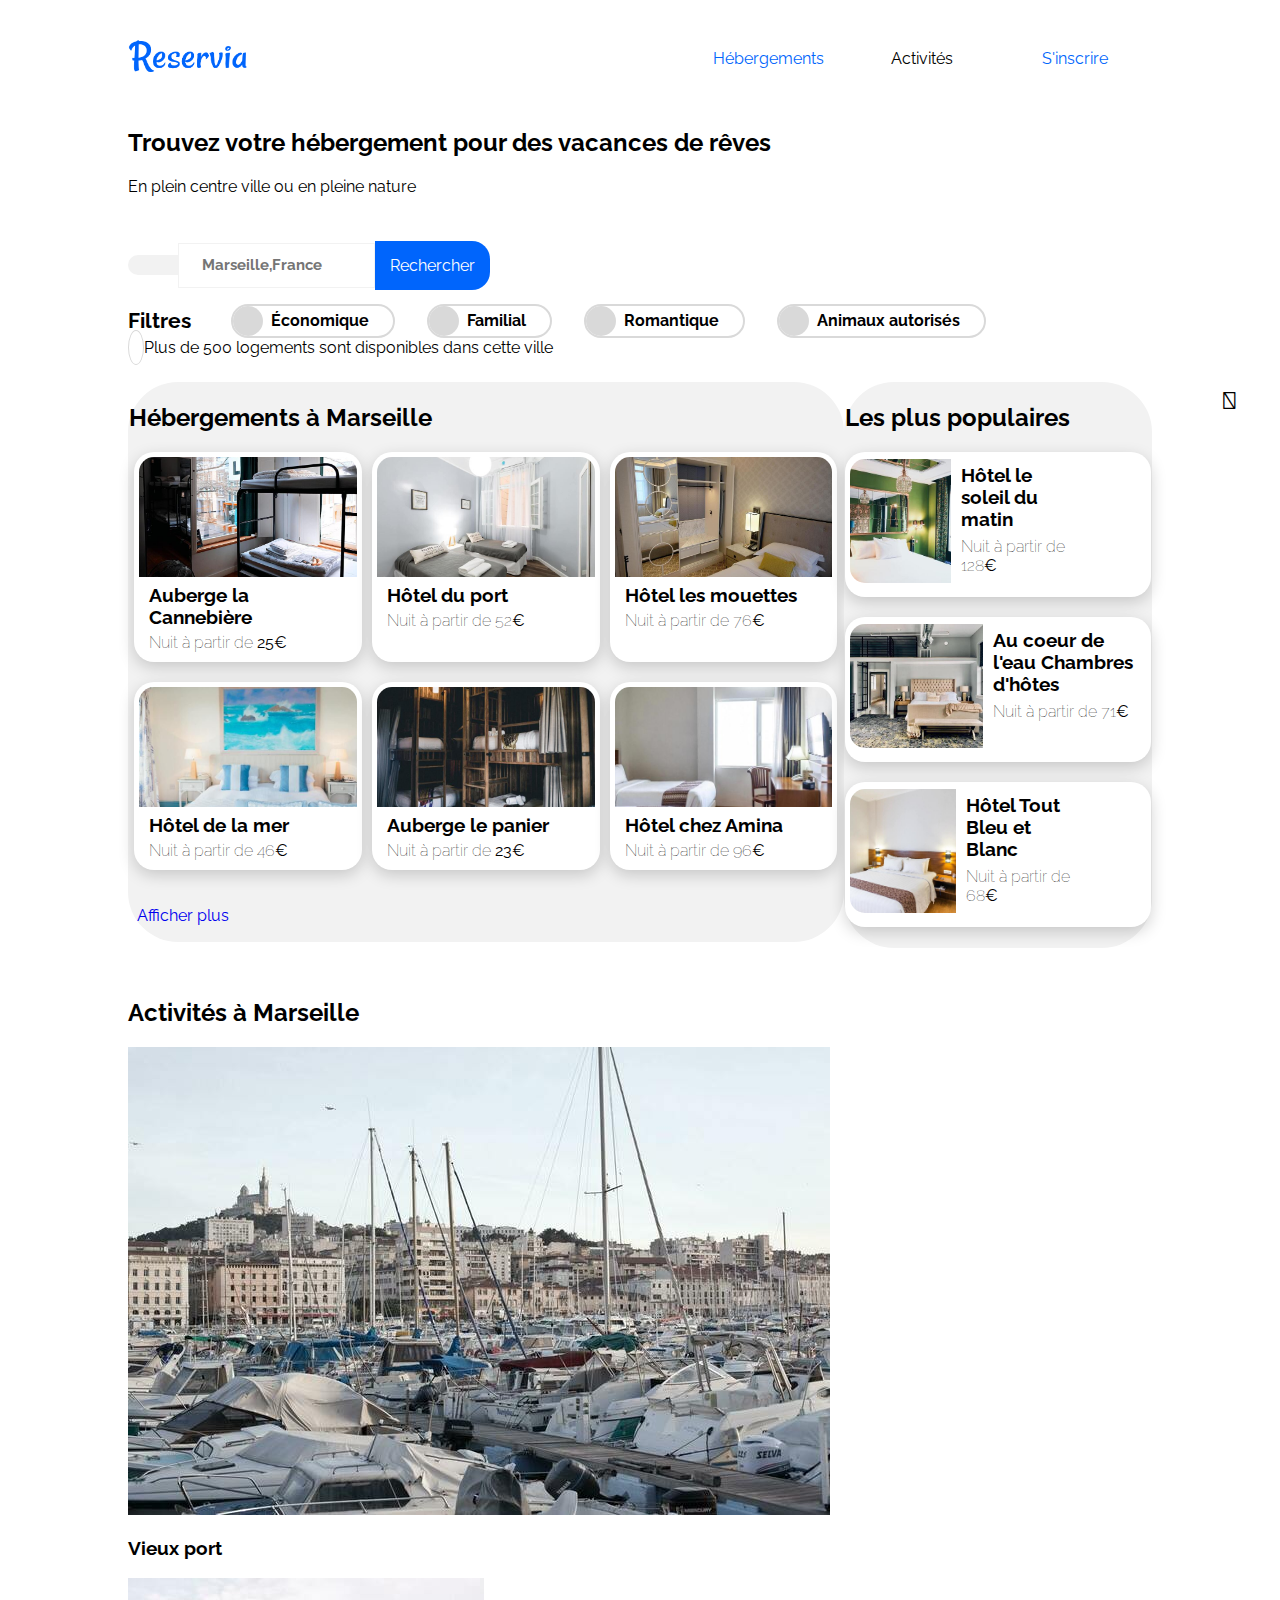
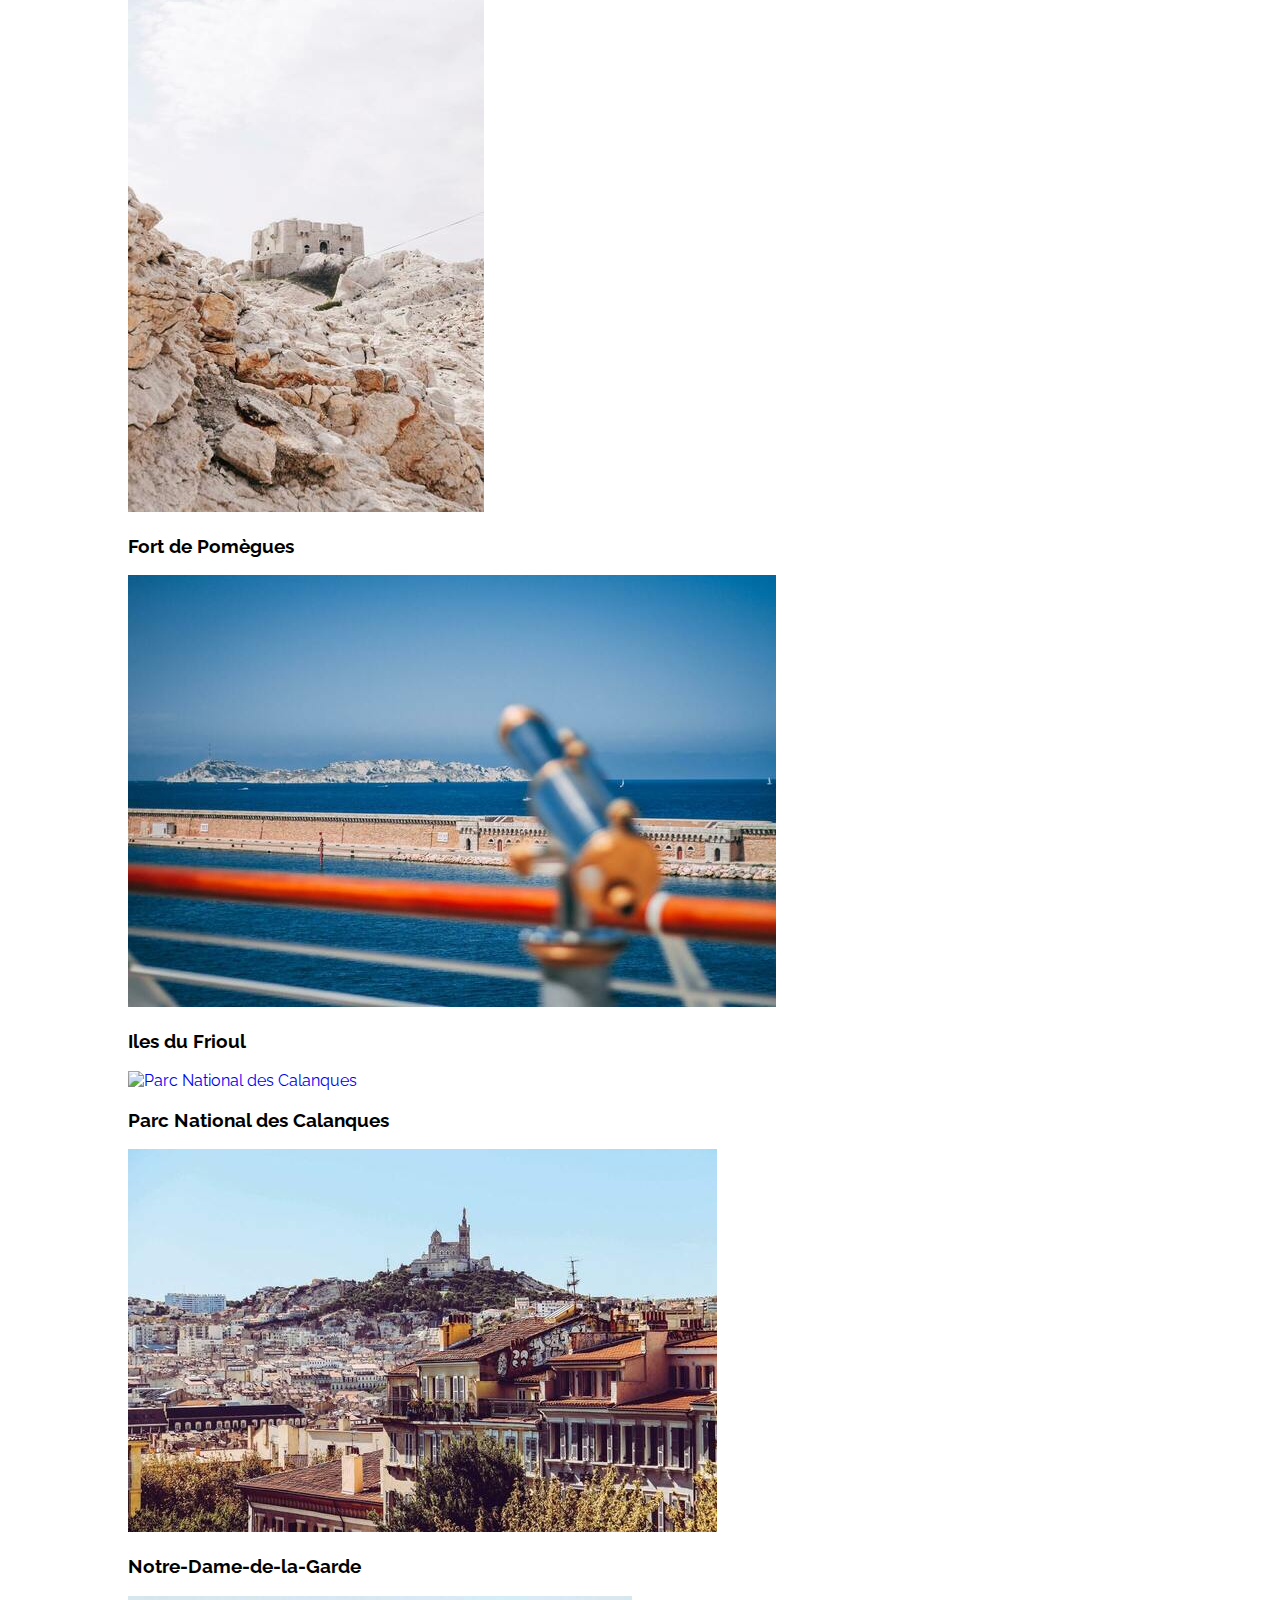
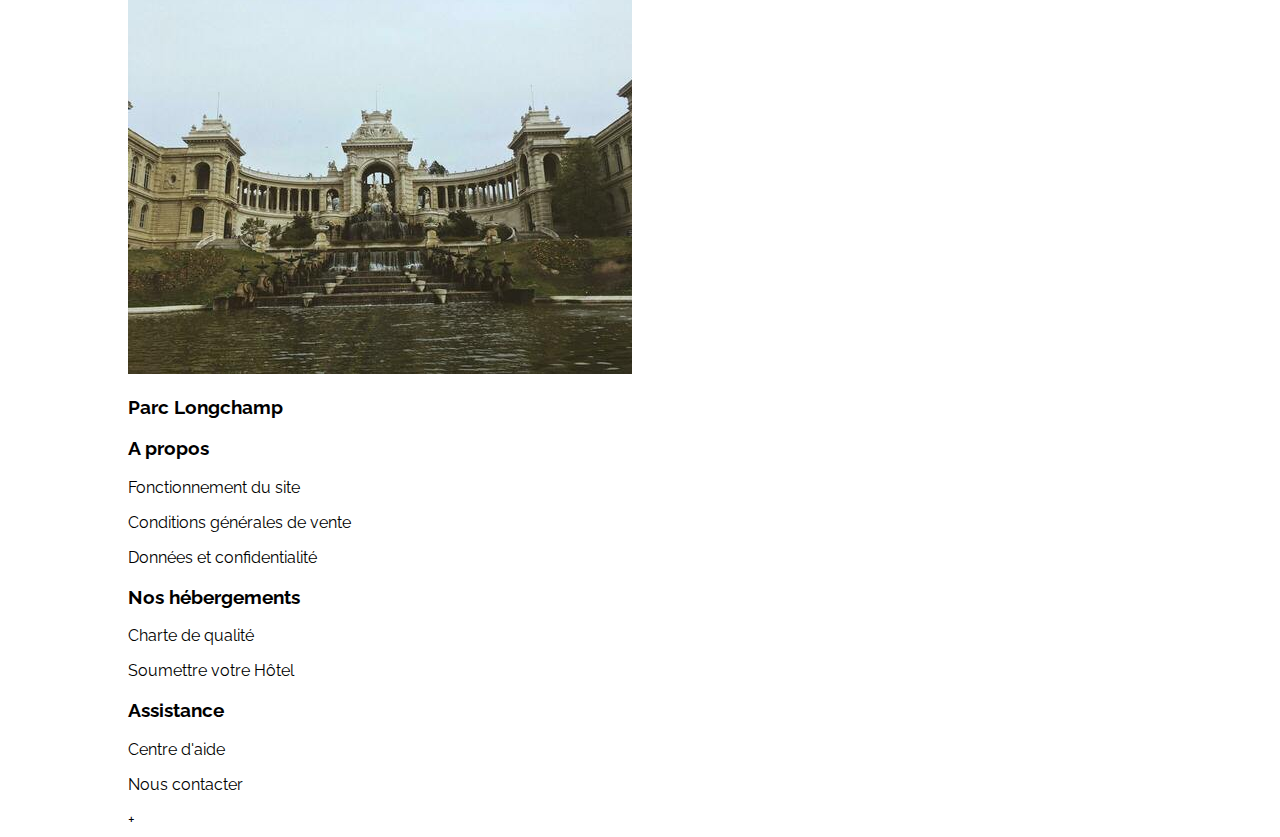
==== reservia.html @ b2b388c7 "html validé W3C" ====
<!DOCTYPE html>
<html lang="fr">
 <head>
    <meta charset="utf-8">
    <link rel="stylesheet" href="styles.css">
    <title>RESERVIA</title>
    <script src="https://kit.fontawesome.com/38b3a3465e.js" crossorigin="anonymous"></script>
    <link rel="stylesheet" href="static">
     <link rel="preconnect" href="https://fonts.gstatic.com" crossorigin>
<link href="https://fonts.googleapis.com/css2?family=Raleway&display=swap" rel="stylesheet">
 </head>  
 <body class="marge">
<header>
    <!--le menu fait partie de l'entete -->
    <nav>
        <div class="flexbetween"> 
             <div > <img class="logosize" src="Projet/images/logo/Reservia@3x.png" alt="Reservia"> </div>
        
          <div class="largeurespace flexaround">
                 <div class="sizenav felxcenter bordurenav" ><a class="colornav13 surligne" href="#Hebergement">Hébergements</a></div>
                 <div class="sizenav felxcenter"><a class="colornav2 surligne" href="#Activités"> Activités</a></div>
                 <div class="sizenav felxcenter bordurenav" ><a class="colornav13 surligne"  href="#">S'inscrire</a></div>
           </div>         
        </div>
    </nav>
    <!--formulaire de recherche-->
    <div>
        <h2>Trouvez votre hébergement pour des vacances de rêves</h2>
        <p>En plein centre ville ou en pleine nature</p>
   </div>
    <div class="logosearch">
        <div class="iconemap">
            <i class="fas fa-map-marker-alt"></i>
        </div>
        <form method="post" action="traitement.php">
            <p>
                <input type="text" name="localisation" placeholder="Marseille,France">
            </p>
        </form>
        <div class="loupelogo">
            <a class="boutonderecherche surligne" href="#">Rechercher</a>
            <i class="fas fa-search"></i>
        </div>
    </div>
<!--formulaires des filtres-->
<div class="filtres">
    <h2 class="titrefiltres">Filtres</h2>
    <div class="barreFiltre">
        <div class="imagefiltre">
            <i class="fas fa-money-bill-wave icons"></i>
        </div>
        <span class="titre">Économique</span>
    </div>
    <div class="barreFiltre fam">
        <div class="imagefiltre">
            <i class="fas fa-child icons"></i>
        </div>
        <span class="titre">Familial</span>
    </div>
    <div class="barreFiltre">
        <div class="imagefiltre">
            <i class="fas fa-heart icons"></i>
        </div>
        <span class="titre">Romantique</span>
    </div>
    <div class="barreFiltre">
        <div class="imagefiltre">
            <i class="fas fa-dog icons"></i>
        </div>
        <span class="titre">Animaux autorisés</span>
    </div>
</div>
    
    <span class="fas fa-info"></span>  Plus de 500 logements sont disponibles dans cette ville
    
</header>
   <!--Corps de la page/hebergement-->             
  <main class="hebergementetpop">
    <section id=" Hebergements" class="cadre1">
           <h2 id= Hebergement>Hébergements à Marseille</h2>
             <article class="hebergementmarseille">
                 <div class="hotel">
                <a class="surligne" href="#">
                    <img src="Projet/images/hebergements/4_small/marcus-loke-WQJvWU_HZFo-unsplash.jpg"
                        alt="auberge la cannebière" class="hotelimage">
                    <h3>Auberge la Cannebière</h3>
                    <p>Nuit à partir de <strong>25€</strong></p>
                    <div class="etoiles">
                        <i class="fas fa-star colorBleu"></i>
                        <i class="fas fa-star colorBleu"></i>
                        <i class="fas fa-star colorBleu"></i>
                        <i class="fas fa-star colorBleu"></i>
                        <i class="fas fa-star colorGris"></i>
                    </div>
                </a>
                 </div>
            <div class="hotel">
                    <a class="surligne" href="#">
                        <img src="Projet/images/hebergements/4_small/fred-kleber-gTbaxaVLvsg-unsplash.jpg"
                            alt="hotel du port" class="hotelimage">
                        <h3>Hôtel du port </h3>
                        <p>Nuit à partir de 52<strong>€</strong></p>
                    <div class="etoiles">
                        <i class="fas fa-star colorBleu"></i>
                        <i class="fas fa-star colorBleu"></i>
                        <i class="fas fa-star colorBleu"></i>
                        <i class="fas fa-star colorBleu"></i>
                        <i class="fas fa-star colorBleu"></i>
                    </div>
                    </a>
            </div>
            <div class="hotel">
                    <a class="surligne" href="#">
                        <img src="Projet/images/hebergements/4_small/reisetopia-B8WIgxA_PFU-unsplash.jpg"
                            alt="hotel les mouettes" class="hotelimage">
                        <div class= "surligne"> <h3> Hôtel les mouettes </h3></div>
                        <p>Nuit à partir de 76<strong>€</strong></p>
                     <div class="etoiles">
                           <i class="fas fa-star colorBleu"></i>
                           <i class="fas fa-star colorBleu"></i>
                            <i class="fas fa-star colorBleu"></i>
                            <i class="fas fa-star colorBleu"></i>
                            <i class="fas fa-star colorGris"></i>
                     </div>
                    </a>
            </div>
            <div class="hotel">
                    <a class="surligne" href="#">
                        <img src="Projet/images/hebergements/4_small/annie-spratt-Eg1qcIitAuA-unsplash.jpg"
                            alt="hotel de la mer" class="hotelimage">
                        <h3>Hôtel de la mer </h3>
                        <p>Nuit à partir de 46<strong>€</strong></p>
                  <div class="etoiles">
                           <i class="fas fa-star colorBleu"></i>
                           <i class="fas fa-star colorBleu"></i>
                           <i class="fas fa-star colorBleu"></i>
                           <i class="fas fa-star colorGris"></i>
                           <i class="fas fa-star colorGris"></i>
                   </div>
                    </a>
            </div>
            <div class="hotel">
                    <a class="surligne" href="#">
                        <img src="Projet/images/hebergements/4_small/nicate-lee-kT-ZyaiwBe0-unsplash.jpg"
                            alt="auberge" class="hotelimage">
                        <h3>Auberge le panier </h3>
                        <p>Nuit à partir de <strong>23€</strong></p>
                    <div class="etoiles">
                         <i class="fas fa-star colorBleu"></i>
                         <i class="fas fa-star colorBleu"></i>
                         <i class="fas fa-star colorBleu"></i>
                         <i class="fas fa-star colorBleu"></i>
                         <i class="fas fa-star colorGris"></i>
                    </div>
                    </a>
            </div>
            <div class="hotel">
                    <a class="surligne" href="#">
                        <img src="Projet/images/hebergements/4_small/febrian-zakaria-M6S1WvfW68A-unsplash.jpg"
                            alt="chez amina" class="hotelimage">
                        <h3>Hôtel chez Amina</h3>
                        <p>Nuit à partir de 96<strong>€</strong></p>
                        <div class="etoiles">
                          <i class="fas fa-star colorBleu"></i>
                          <i class="fas fa-star colorBleu"></i>
                          <i class="fas fa-star colorBleu"></i>
                          <i class="fas fa-star colorBleu"></i>
                          <i class="fas fa-star colorBleu"></i>
                     </div>
                    </a>
            </div>
            <p class="afficherplus"> <a class= "surligne" href="#">  Afficher plus </a> </p>                    
        </article>
 </section>

    <!-- corp de la page partie hebergement populaire -->

    <section id="populaires">
        <h2 class="populaire">Les plus populaires
            <i class="fas fa-chart-line"></i>
        </h2>
        <article class="hebergementspop">
        <div class="hotelpop">
                <a class="surligne" href="#">
                    <img src="Projet/images/hebergements/4_small/emile-guillemot-Bj_rcSC5XfE-unsplash.jpg"
                    alt="hotel le soleil du matin" class="popimage">
                    <div class="surligne"><h3>Hôtel le soleil du matin</h3></div>
                    <p>Nuit à partir de 128<strong>€</strong></p>
                    <div class="etoiles">
                        <i class="fas fa-star colorBleu"></i>
                        <i class="fas fa-star colorBleu"></i>
                        <i class="fas fa-star colorBleu"></i>
                        <i class="fas fa-star colorBleu"></i>
                        <i class="fas fa-star colorBleu"></i>
                 </div>                       
                </a>
        </div>
        <div class="hotelpop">
                <a class="surligne" href="#">
                    <img src="Projet/images/hebergements/4_small/aw-creative-VGs8z60yT2c-unsplash.jpg"
                    alt="hotel au coeur de l'eau" class="popimage">
                    <h3>Au coeur de l'eau
                        Chambres d'hôtes</h3>
                    <p>Nuit à partir de 71<strong>€</strong></p>
                    <div class="etoiles">
                        <i class="fas fa-star colorBleu"></i>
                        <i class="fas fa-star colorBleu"></i>
                        <i class="fas fa-star colorBleu"></i>
                        <i class="fas fa-star colorBleu"></i>
                        <i class="fas fa-star colorGris"></i>
                    </div>                          
                </a>          
        </div>
        <div class="hotelpop">
                <a class="surligne" href="#">
                    <img src="Projet/images/hebergements/4_small/febrian-zakaria-sjvU0THccQA-unsplash.jpg"
                    alt="hotel tout bleu et blanc" class="popimage">
                    <h3>Hôtel Tout Bleu et Blanc</h3>
                    <p>Nuit à partir de 68<strong>€</strong></p>
                    <div class="etoiles">
                        <i class="fas fa-star colorBleu"></i>
                        <i class="fas fa-star colorBleu"></i>
                        <i class="fas fa-star colorBleu"></i>
                        <i class="fas fa-star colorBleu"></i>
                        <i class="fas fa-star colorGris"></i>
                 </div>                         
                </a>
        </div>
        </article>               
    </section>
 </main>
<!-- Autre contenu - Section "Activités à Marseille" -->
  <section id="activitesmarseille">
    <div id= Activités ><a><h2>Activités à Marseille</h2></a></div>
    <div class="activites"> 
        <div class="vieuxp">
            <a class="surligne" href="#">
                    <img src="Projet/images/activites/4_small/reno-laithienne-QUgJhdY5Fyk-unsplash.jpg" 
                    alt="Vieux port à Marseille" class="popactivité">
                    <h3>Vieux port</h3>
            </a>    
        </div>

        <div>
            <a class="surligne" href="#">
                   <img src="Projet/images/activites/4_small/paul-hermann-QFTrLdQIRhI-unsplash.jpg" 
                   alt="Fort de Pomègues" class="popactivité">
                    <h3>Fort de Pomègues</h3>
            </a>   
        </div> 
       <div>
            <a class="surligne" href="#">
                
                    <img src="Projet/images/activites/4_small/kevin-hikari-rV_Qd1l-VXg-unsplash.jpg" 
                    alt="Iles du Frioul" class="popactivité">
                    <h3> Iles du Frioul</h3>
                        </a>                            
         </div>
         <div>
              <a class="surligne" href="#">
                   <img src="projet/images/activites/4_small/kilyan-sockalingum-NR8-cBCN3aI-unsplash.jpg"
                    alt="Parc National des Calanques" class= "popactivité">
                <h3>Parc National des Calanques</h3>
               </a> 
         </div>
         <div>
             <a class="surligne" href="#">
                    <img src="Projet/images/activites/4_small/florian-wehde-xW9e8gdotxI-unsplash.jpg"
                      alt="Notre-Dame-de-la-Garde" class= "popactivité">
                      <h3>Notre-Dame-de-la-Garde</h3>
             </a>
            </div>
        <div>
            <a class="surligne" href="#">
                    <img src="Projet/images/activites/4_small/lena-paulin-wH2-EJoDcV0-unsplash.jpg" 
                    alt="Parc Longchamp" class= "popactivité">
                    <h3>Parc Longchamp</h3>

            </a>    
        </div>
      </div>
  </section>


<!-- Footer - pied de page -->
 <footer>
       <div class="Footer"  >
         <div class="footer">  
             <div><h3>A propos</h3></div>
             <div><a class="surligne" href="#"><p>Fonctionnement du site</p></a></div>
              <div><a class="surligne" href="#"><p> Conditions générales de vente</p></a></div>
             <div><a class="surligne" href="#"><p>Données et confidentialité</p></a></div>
       </div> 
       <div class= "footer">  
               <div><h3>Nos hébergements</h3></div>
               <div><a class="surligne" href="#"><p>Charte de qualité</p></a></div>
               <div><a class="surligne" href="#"><p>Soumettre votre Hôtel</p></a></div>
       </div>
        <div class="footer" > 
                <div><h3>Assistance</h3></div>
                 <div><a class="surligne" href="#"><p>Centre d'aide</p></a></div>
                 <div><a class="surligne" href="#"><p>Nous contacter</p></a></div>
      </div>
          </div>    
     </footer>
</body>
</html>+
---- styles.css ----
/*differents felx sur tout le corps du projet */
*
{
    font-family: "Raleway";
}
.felxcenter
{
    display: flex;
    justify-content: center;
    align-items: center;
}
.flexaround
{
    display: flex;
    justify-content:space-around;
    align-items:center;
}
.flexbetween
{
    display:flex;
    justify-content:space-between;
    align-items:center;
}  
.surligne
{
    text-decoration: none;
}
 .colorBleu 
 {
 color: #0065fc;
 }

.colorBleuClair {
    color: #deebff;
}
.colorGris {
  color: #f2f2f2;
}
.backBleu {
  background-color: #0065fc;
}
.backBleuClair {
  background-color: #deebff;
}
.backGris {
 background-color: #f2f2f2;}
 .marge
 {
     margin-left: 10%;
     margin-right:10%;
 }
/* logo et navigateur*/
.largeurespace
{
    width:45%;
}
.logosize
{
width: 120px;
height: 50px;
}
.colornav13
{
color:#0065FC;
}
.colornav2
{
    color:black;
}
.sizenav
{
width: 190px;
height: 99px ;
}
.bordurenav {
   border-top: 1px solid transparent;
  }
.bordurenav:hover 
{
    border-top: 1px solid #0065fc;
    cursor: pointer;
}
.bordurenav:hover > a 
  {
    color: #0065fc
}
/*section header*/
/* le formulaire de recherche */

.logosearch {
    display: inline-flex;
    margin-top: 15px;
    align-items: center;
  }
  
  
  .iconemap {
    font-size: 25px;
    background-color: #f2f2f2;
    border-radius: 1rem 0 0 1rem;
    padding: 10px 10px;
    width: 30px;
    text-align: center;
  }
  
  input {
    padding: 5px;
    font-weight: bold;
    font-family: "Raleway", "Sans serif";
    border-right: none;
    border-left: none;
    border-top: #f2f2f2 1px solid;
    border-bottom: #f2f2f2 1px solid;
    padding: 0 1.5em;
    width: 20px;
    height: 20px;
    font-size: 15px;
  }
  
  .boutonderecherche {
    border-radius: 0px 18px 18px 0;
    padding: 15px;
    background-color: #0065fc;
    color: white;
    position:unset ;
    right: 43px;
  }
  
  .loupelogo i {
    display: none;
  }
  /*formulaires des filtres*/
  .titrefiltres 
  {
  margin-top: 50px;
  font-size: 1.3em;
  margin: 0 40px 0 0;
}

.titre {
  font-family: "Raleway", "Sans serif";
  font-weight: bold;
  padding-right: 1.5em;
  padding-left: 0.5em;
  cursor: pointer;
}

.barreFiltre:hover {
  background: #0065fc;
  color: #fff;
  cursor: pointer;
}

.barreFiltre {
  display: flex;
  align-items: center;
  width: auto;
  margin-right: 2em;
  border: 2px solid #d9d9d9;
  border-radius: 2em;
  font-weight: bold;
}

.filtres {
  display: flex;
  align-items: center;
}

.imagefiltre {
  padding: 15px 15px;
  border-radius: 50%;
  background-color: #d9d9d9;
  cursor: pointer;
}

.fas {
  color: #0065fc;
}

.fa-map-marker-alt {
  color: black;
}

/* la ligne information */

.info {
  display: flex;
}

.fa-info {
  text-align: center;
  color: #0065fc;
  border-radius: 100%;
  height: 33px;
  width: 33px;
  border: solid 1px #d9d9d9;
  padding: 7px;
  box-sizing: border-box;
}

.infotext {
  padding-left: 10px;
}

/* PARAMETRES HEBERGEMENT ET POPULAIRES */
/*hebergement*/

#Hebergements {
    background-color: #f2f2f2;
    border-radius: 15px;
    width: 62%;
    padding: 20px;
    margin: 0 25px 0 0;
}

.hebergementetpop 
{
  display: flex;
  margin: 25px 0 50px;
}


.backgris
{
    background-color: #F2F2F2;
}
h3
{
color:black;
text-decoration: none;

}  
p
{
    color:black;

} 
  .cadre1{
   width: 70%;
   height: 50%;
   border: 1px solid transparent;  
  background-color: #f2f2f2;
  border-radius: 50px;
  }
.hebergementmarseille {
    display: flex;
    flex-wrap: wrap;
  }
  .hotel {
    width: 30%;
    width: calc(33.3% - 10px);
    background: white;
    border-radius: 20px;
    padding: 5px;
    box-sizing: border-box;
    margin: 0 5px 20px 5px;
    box-shadow: 0 5px 16px #0000002e;
    }
  
  .hotel:hover 
  {
    cursor: pointer;
  }
  
  .hotel img {
    background-color: white;
    border-radius: 15px 15px 0px 0px;
    transition-duration: 0.1s;
    cursor: pointer;
    width: 100%;
    height: 120px;
    object-fit: cover;
  }
  
  .hotel p {
    margin: 5px 10px;
    font-weight: 100;
  }
  
  .hotel h3 {
    margin: 3px 10px;
  }
  
  .etoiles {
    margin: 3px 10px;
  }
  
  .main {
    display: flex;
  }
  
  .afficherplus {
    color: black;
    padding-left: 8px;
  }
  /*plus populaire*/
  #populaires {
    width: 30%;
   height: 50%;
   border: 1px solid transparent;  
  background-color: #f2f2f2;
  border-radius: 50px;
 
  }
  
  .hebergementspop {
    position: relative;
  }
  
  .hotelpop {
    display: flex;
    width: 100%;
    background: white;
    border-radius: 20px;
    padding: 5px;
    box-sizing: border-box;
    margin: 0px 0px 20px 0px;
    height: 145px;
    box-shadow: 0 5px 16px #0000002e;
    }
  
  .hotelpop:hover
   {
cursor: pointer;
  }
  
  .popimage {
    background-color: white;
    transition-duration: 0.1s;
    cursor: pointer;
    float: left;
    width: 45%;
    height: 92%;
    border-radius: 15px 0 0 15px;
    margin: 2px 10px 2px 0px;
    object-fit: cover;
  }
  
  .fa-chart-line:before {
    content: "\f201";
    position: absolute;
    right: 43px;
    margin-top: -17px;
    color: black;
  }
  
  .grey {
    color: lightgrey;
  }
  
  .hotelpop h3 {
    margin: 7px;
  }
  
  .hotelpop p {
    margin: 0px;
    font-weight: 100;
  }
  
  .etoilespop {
    margin: 30px;
  }
  
input[type=text]
{
    width: 150px;
    height: 43px;
  border: 1px solid #F2F2F2;
  border-radius: 0px;
  
}
*RESPONSIVE MOBILES*/

@media (min-width: 300px) and (max-width: 767px) /* SMARTPHONES */ {
  /* PARAMETRES GENERAUX */

  
    /*font-family: 'Raleway-Semibold';*/
 h2
 {
    font-size: 20px;
    font-weight: bold;
  }

  H3 {
    font-size: 16px;
  }

  /* HEADER */

  header {
    margin: 0;
    width: 100%;
    padding-left: 5px;
  }/* FOOTER*/

.Footer {
    display: flex;
    display: block;
    display: grid;
  }

  .footer {
      
      width: auto;
  }
  input[type="search"]
   {
      width: 250px;
      height: 50px;
    border: 1px solid #F2F2F2;
    border-radius: 10px;
    
  }
  input[type=submit]
  {
    width: 250px;
    height: 50px;
  border: 1px solid black ;
  border-radius: 10px;
  background-color: #0065fc;
  cursor: pointer;
  }
  .sigle
  {
    display: flex;
    width: 80px;
    height: 50px;
  border: 1px solid #F2F2F2;
  border-radius: 10px;
  background-color: #F2F2F2;
  
  }
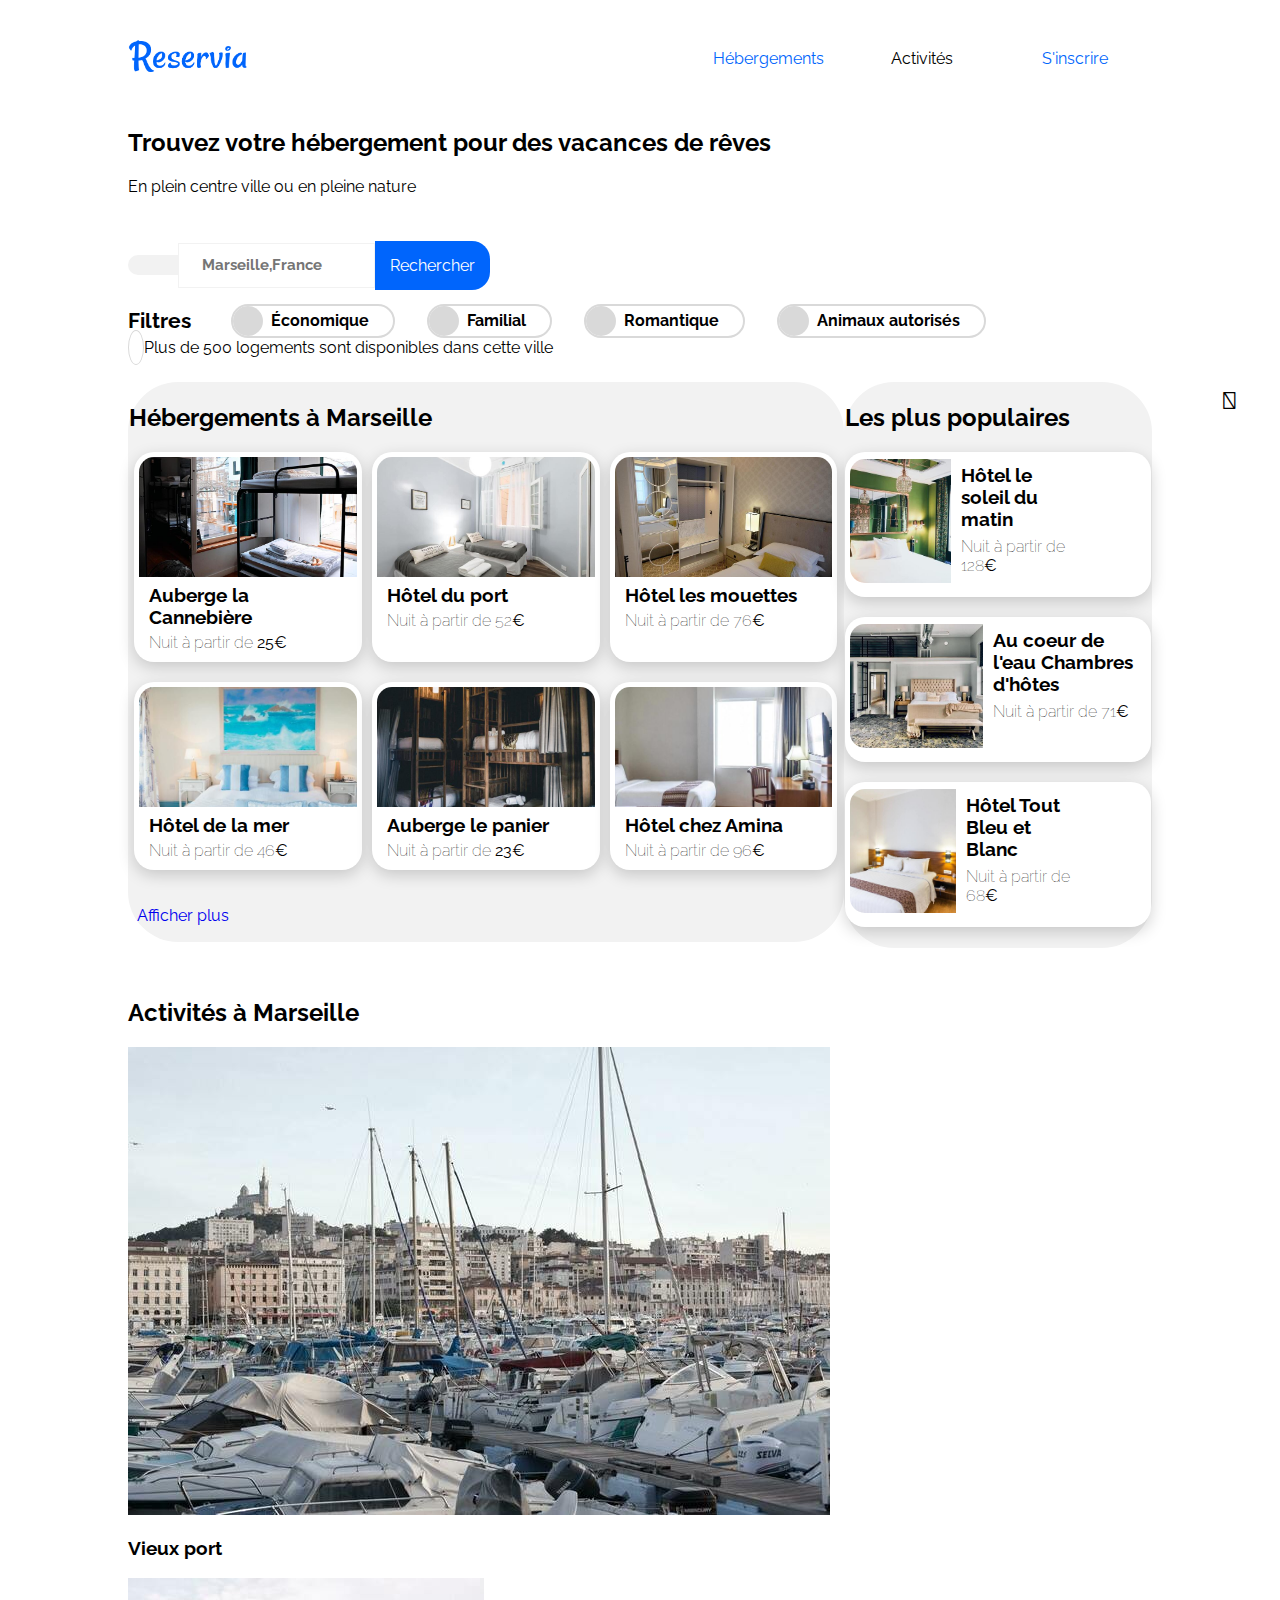
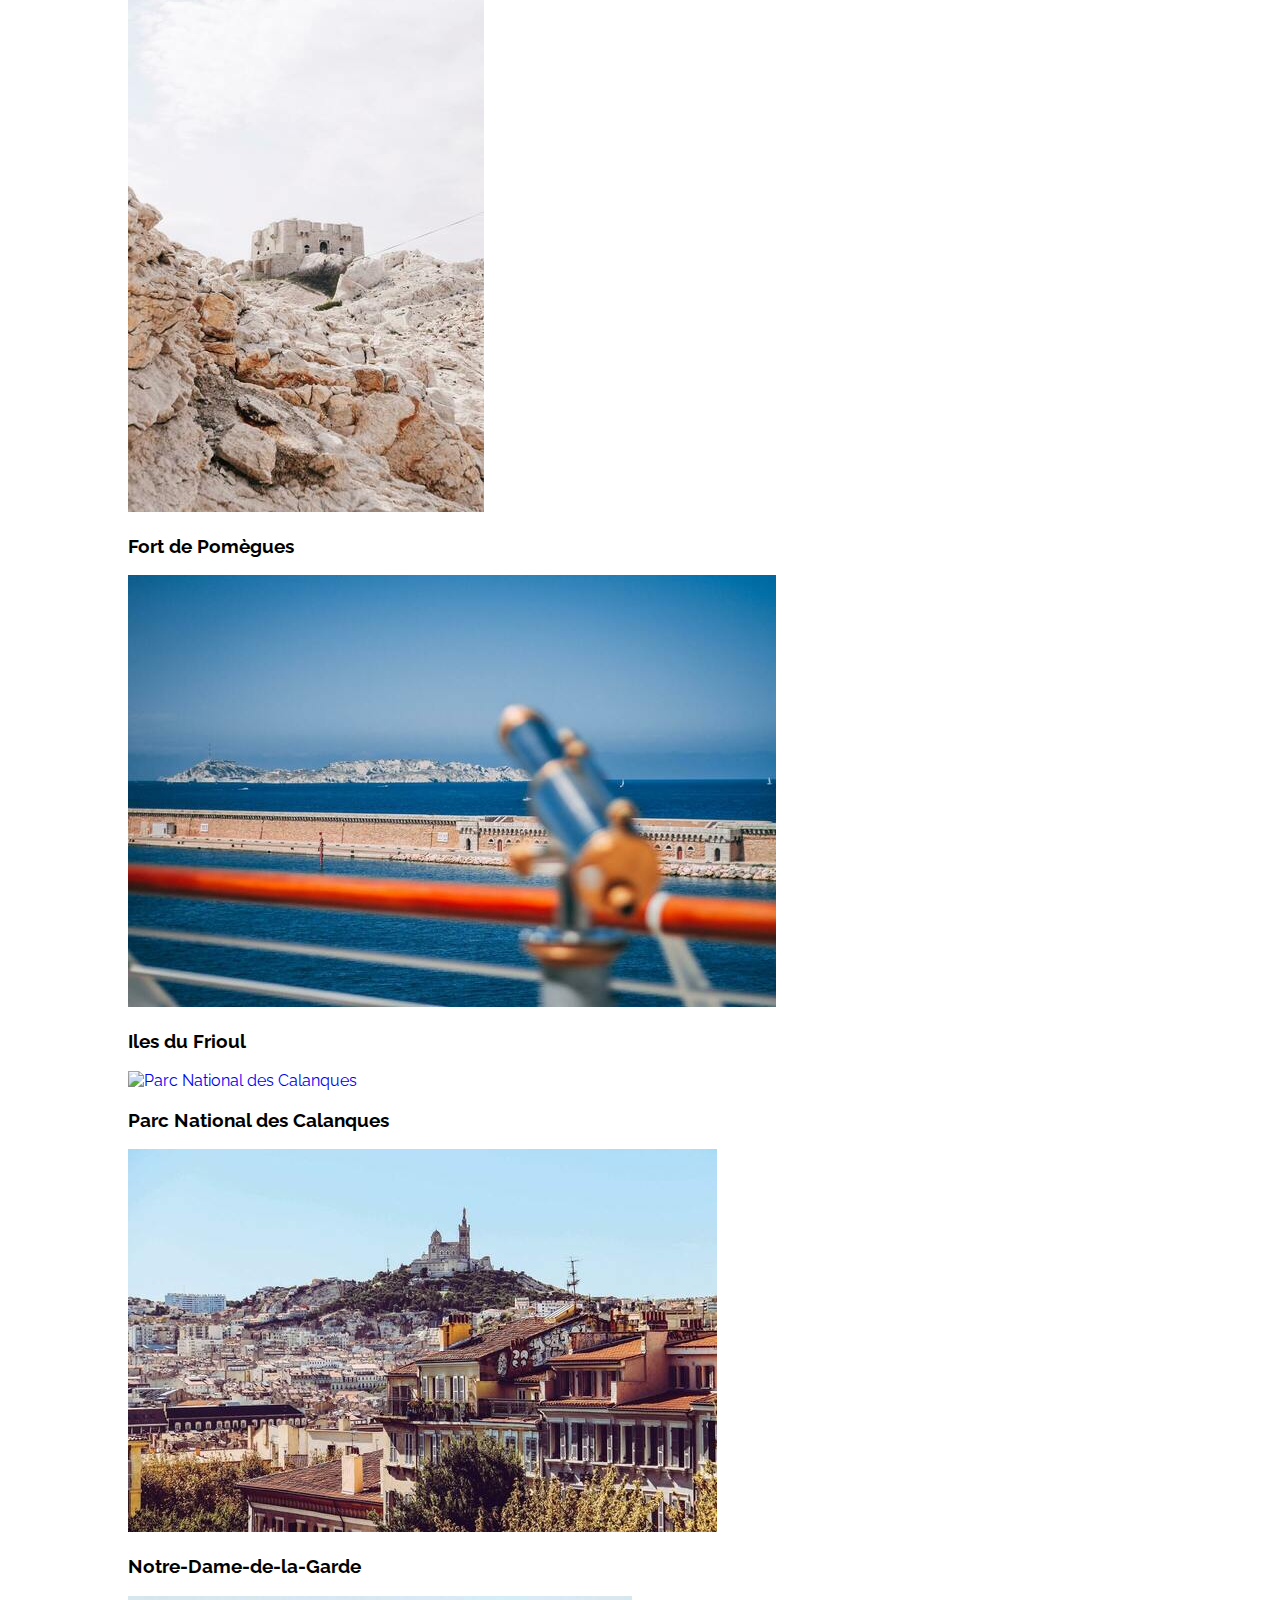
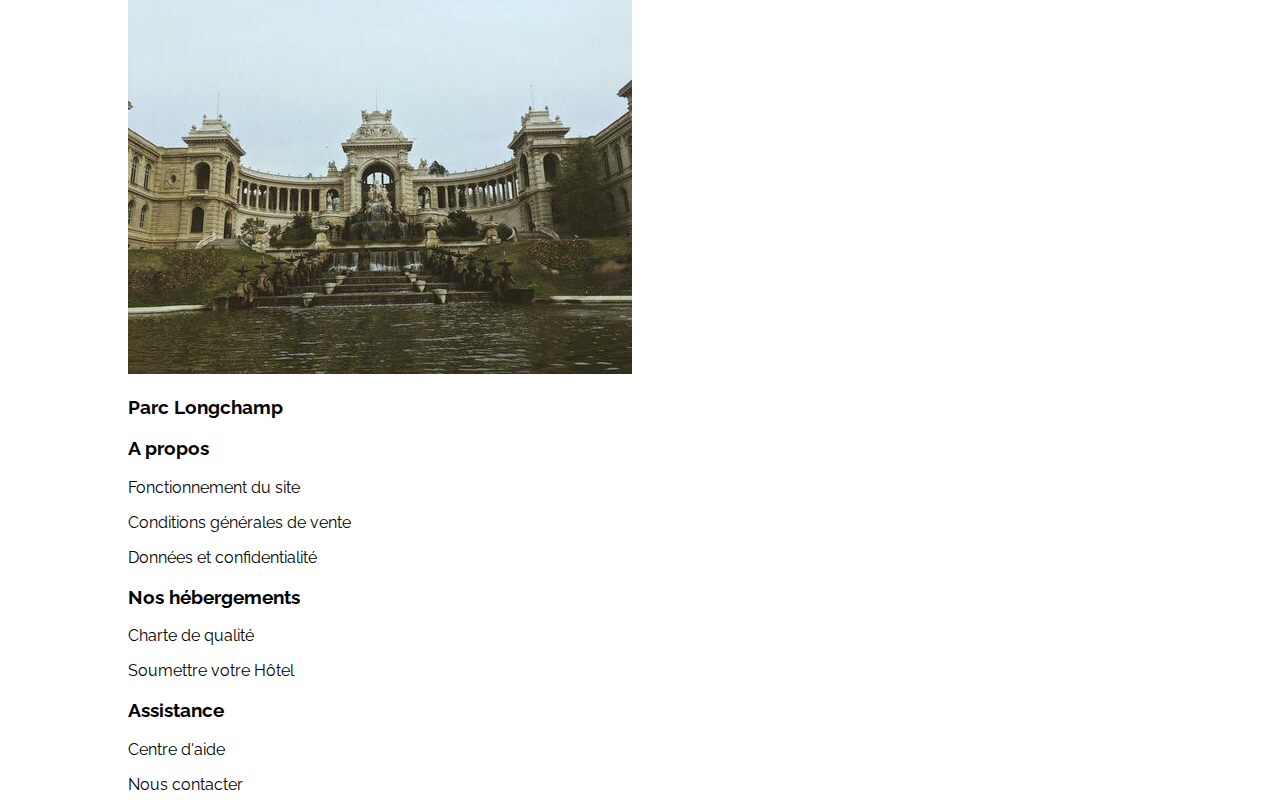
==== commit 00f664e1: "validé" ====
--- a/reservia.html
+++ b/reservia.html
@@ -3,6 +3,7 @@
  <head>
     <meta charset="utf-8">
     <link rel="stylesheet" href="styles.css">
+    <link rel="stylesheet" href="responsive.css" />
     <title>RESERVIA</title>
     <script src="https://kit.fontawesome.com/38b3a3465e.js" crossorigin="anonymous"></script>
     <link rel="stylesheet" href="static">
@@ -304,4 +305,4 @@
           </div>    
      </footer>
 </body>
-</html>+
+</html>
--- a/styles.css
+++ b/styles.css
@@ -369,37 +369,6 @@
   border-radius: 0px;
   
 }
-*RESPONSIVE MOBILES*/
-
-@media (min-width: 300px) and (max-width: 767px) /* SMARTPHONES */ {
-  /* PARAMETRES GENERAUX */
-
-  
-    /*font-family: 'Raleway-Semibold';*/
- h2
- {
-    font-size: 20px;
-    font-weight: bold;
-  }
-
-  H3 {
-    font-size: 16px;
-  }
-
-  /* HEADER */
-
-  header {
-    margin: 0;
-    width: 100%;
-    padding-left: 5px;
-  }/* FOOTER*/
-
-.Footer {
-    display: flex;
-    display: block;
-    display: grid;
-  }
-
   .footer {
       
       width: auto;
@@ -414,8 +383,8 @@
   }
   input[type=submit]
   {
-    width: 250px;
-    height: 50px;
+    width: 150px;
+    height: 44px;
   border: 1px solid black ;
   border-radius: 10px;
   background-color: #0065fc;
@@ -429,7 +398,4 @@
   border: 1px solid #F2F2F2;
   border-radius: 10px;
   background-color: #F2F2F2;
-  
-  }
-
-
+  }--- a/responsive.css
+++ b/responsive.css
@@ -0,0 +1,241 @@
+/* CSS Reservia pour tablette avec double breakpoint */
+
+@media (min-width: 768px) and (max-width: 1024px)
+{
+/* CSS général */
+	body
+	{
+		margin: auto;
+	}
+
+/* Section Header */
+
+	#logo
+	{
+		flex-grow: 1;
+	}
+
+/* Section filtres */
+
+	.list_group .fas
+	{
+   		background-color: #DEEBFF;
+   		color: #0065FC;
+   	}
+
+	.list_group li:hover
+	{
+		background: #DEEBFF;
+		color: #0065FC;
+	}
+
+	.list_group .fas:hover
+	{
+		color: black;
+	}
+
+}
+/* CSS Reservia pour appareils mobiles */
+
+@media (min-width: 320px) and (max-width: 767px)
+
+	/* CSS Général du site */
+{
+	h1
+	{
+		font-size: 1.2em;
+	}
+
+	h2
+	{
+		font-size: 1em;
+	}
+
+	h3
+	{
+		font-size: 0.9em;
+	}
+
+	p
+	{
+		font-size: 0.8em;
+	}
+
+/* Section Zone de recherche */
+	
+    .search
+	{
+		margin-left: auto;
+		margin-right: auto;
+		margin-top: 10px;
+		width: 100%;
+	}
+
+	.search h1, .search p
+	{
+		width: 95%;
+		margin-left: 10px;
+	}
+
+	form
+	{
+		width: 95%;
+		margin: auto;
+	}
+
+	input 
+	{
+		width: 65%;
+		height: 50px;
+		margin: auto;
+		border-width: 2px 0 2px 0;
+	}
+
+	button
+	{
+		background-size: 30px;
+		background-repeat: no-repeat;
+		width: 50px;
+		border-radius: 10px 10px 10px 10px;
+		color: rgba(255,255,255,1);
+		overflow: hidden;
+		color: #0065FC;
+		background-position: center;
+		height: 50px;
+		padding-top: 22px;
+	}
+
+	button:hover
+	{
+		background: #DEEBFF;
+	    color: #000000;
+	    background-size: 30px;
+		background-repeat: no-repeat;
+		background-position: center;
+	}
+
+	.fas.fa-map-marker-alt
+	{
+		height: 27px;
+	}
+	
+	button span
+	{
+		display: none;
+	}
+
+	.fas.fa-map-marker-alt
+	{
+		padding-top: 20px;
+		padding-bottom: 4px;
+	}
+
+/* Section Header */
+
+	#signup
+	{
+		order: 2;
+		width: auto;
+		margin: auto;
+	}
+
+	#logo
+	{
+		width: 30%;
+		margin-left: 10px;
+	}
+
+	nav
+	{
+		order: 3;
+		width: 100%;
+		flex-wrap: wrap;
+		margin-top: 10px;
+		justify-content: normal;
+		height: 40px;
+		align-items: center;
+	}
+
+	nav a 
+	{
+		margin: 0;
+		padding-left: 40px;
+		padding-right: 28px;
+		border-bottom: 3px solid #F2F2F2;
+		border-top: none;
+	}
+
+	li a
+	{
+		padding: 20px 0;
+	}
+
+	nav a:hover
+	{
+	color: #0065FC;
+	border-bottom: 3px solid #0065FC;
+	border-top: none;
+	}
+
+	header
+	{
+		flex-wrap: wrap;
+		justify-content: space-between;
+		margin: 0;
+	}
+
+	#search h1
+	{
+		width: 90%;
+	}
+
+ /* Section Mes filtres */
+
+	#titre_filtres
+	{
+		margin-left: 10px;
+	}
+
+	#filtres
+	{
+		flex-direction: column;
+		margin: 5px 0 0 5px; 
+		margin: auto;
+	}
+
+	#mes_filtres
+	{
+		flex-direction: column;
+		align-items: flex-start;
+		margin-top: 10px;
+	}
+
+	.list_group li
+	{
+		margin-top: 10px;
+		margin-right: 0;
+		margin-left: 0;
+		border: 3px solid #F2F2F2;
+	}
+
+	.list_group li:hover
+	{
+		background: #DEEBFF;
+		color: #0065FC;
+	}
+
+	.list_group .fas:hover
+	{
+		color: black;
+	}
+
+	#mes_filtres ul
+	{
+		margin-left: -34px;
+	}
+
+	#filtres p
+	{
+		margin-left: 10px;
+	}
+}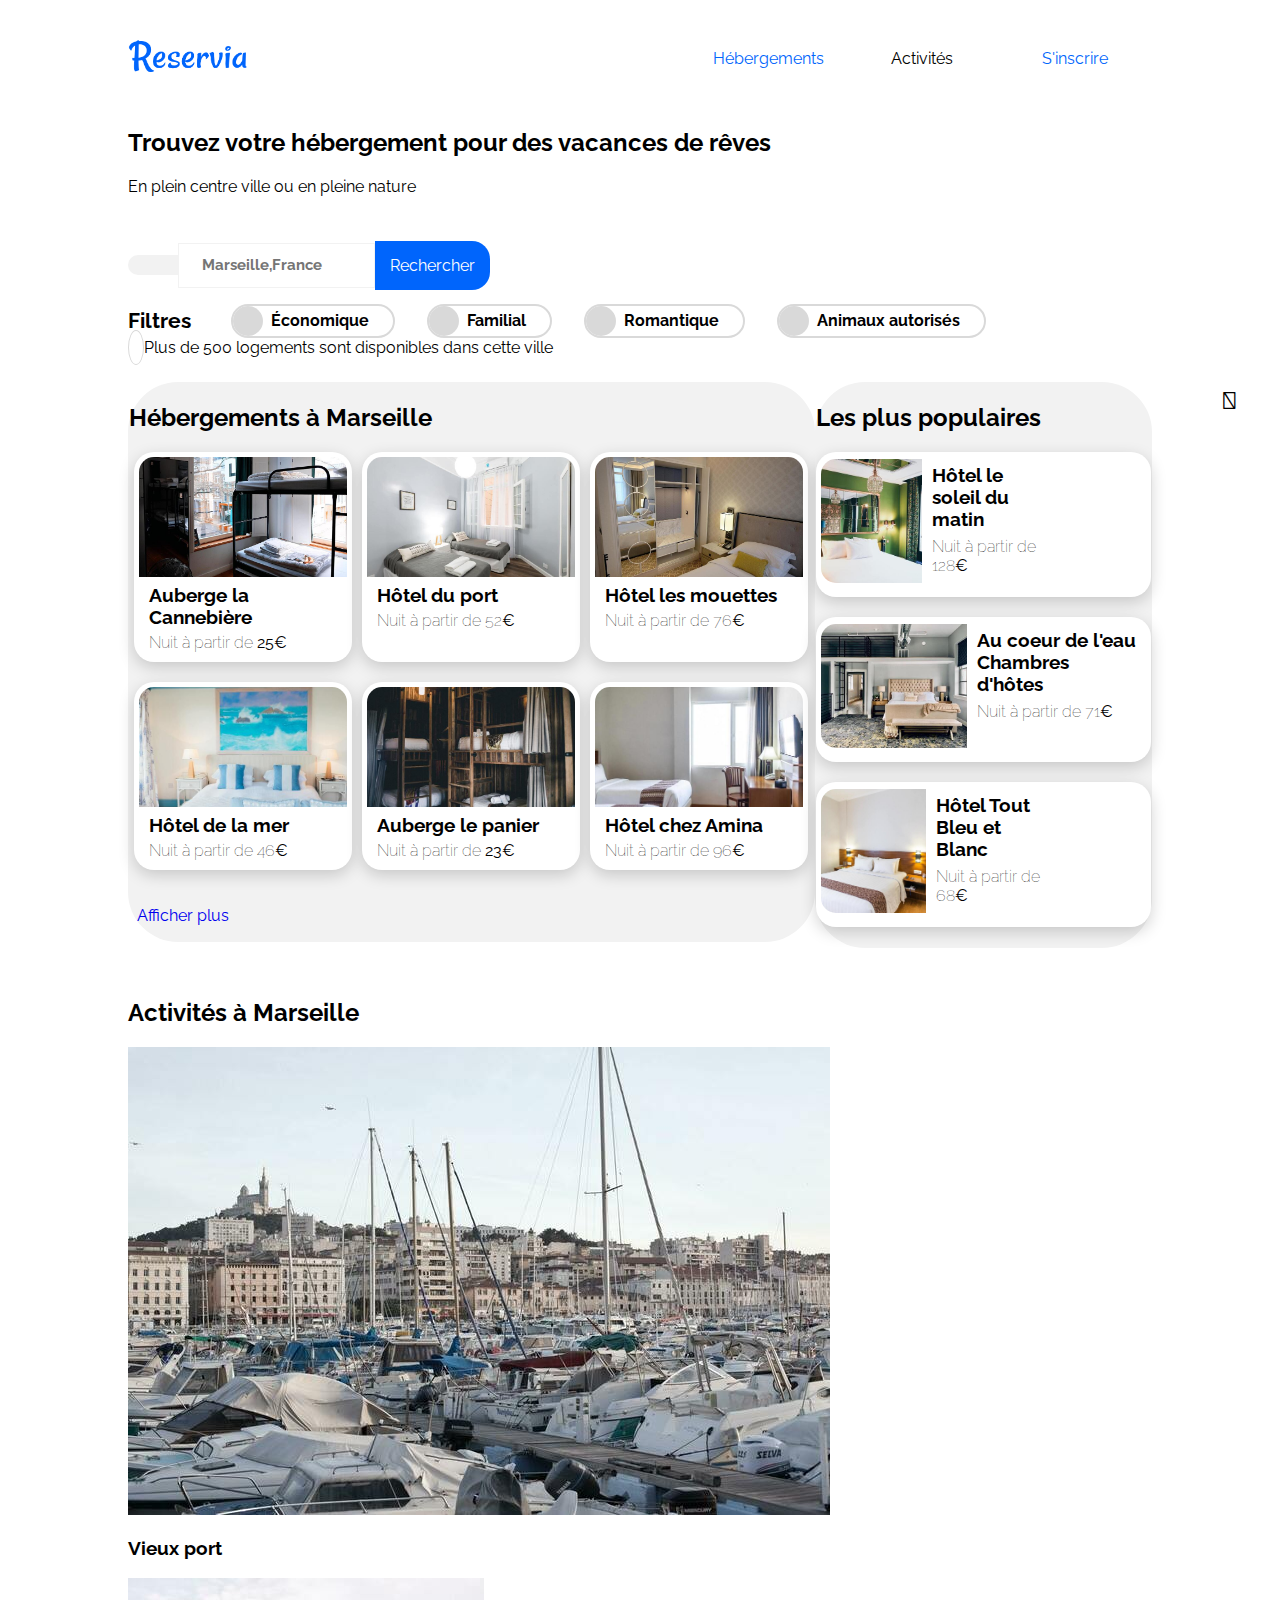
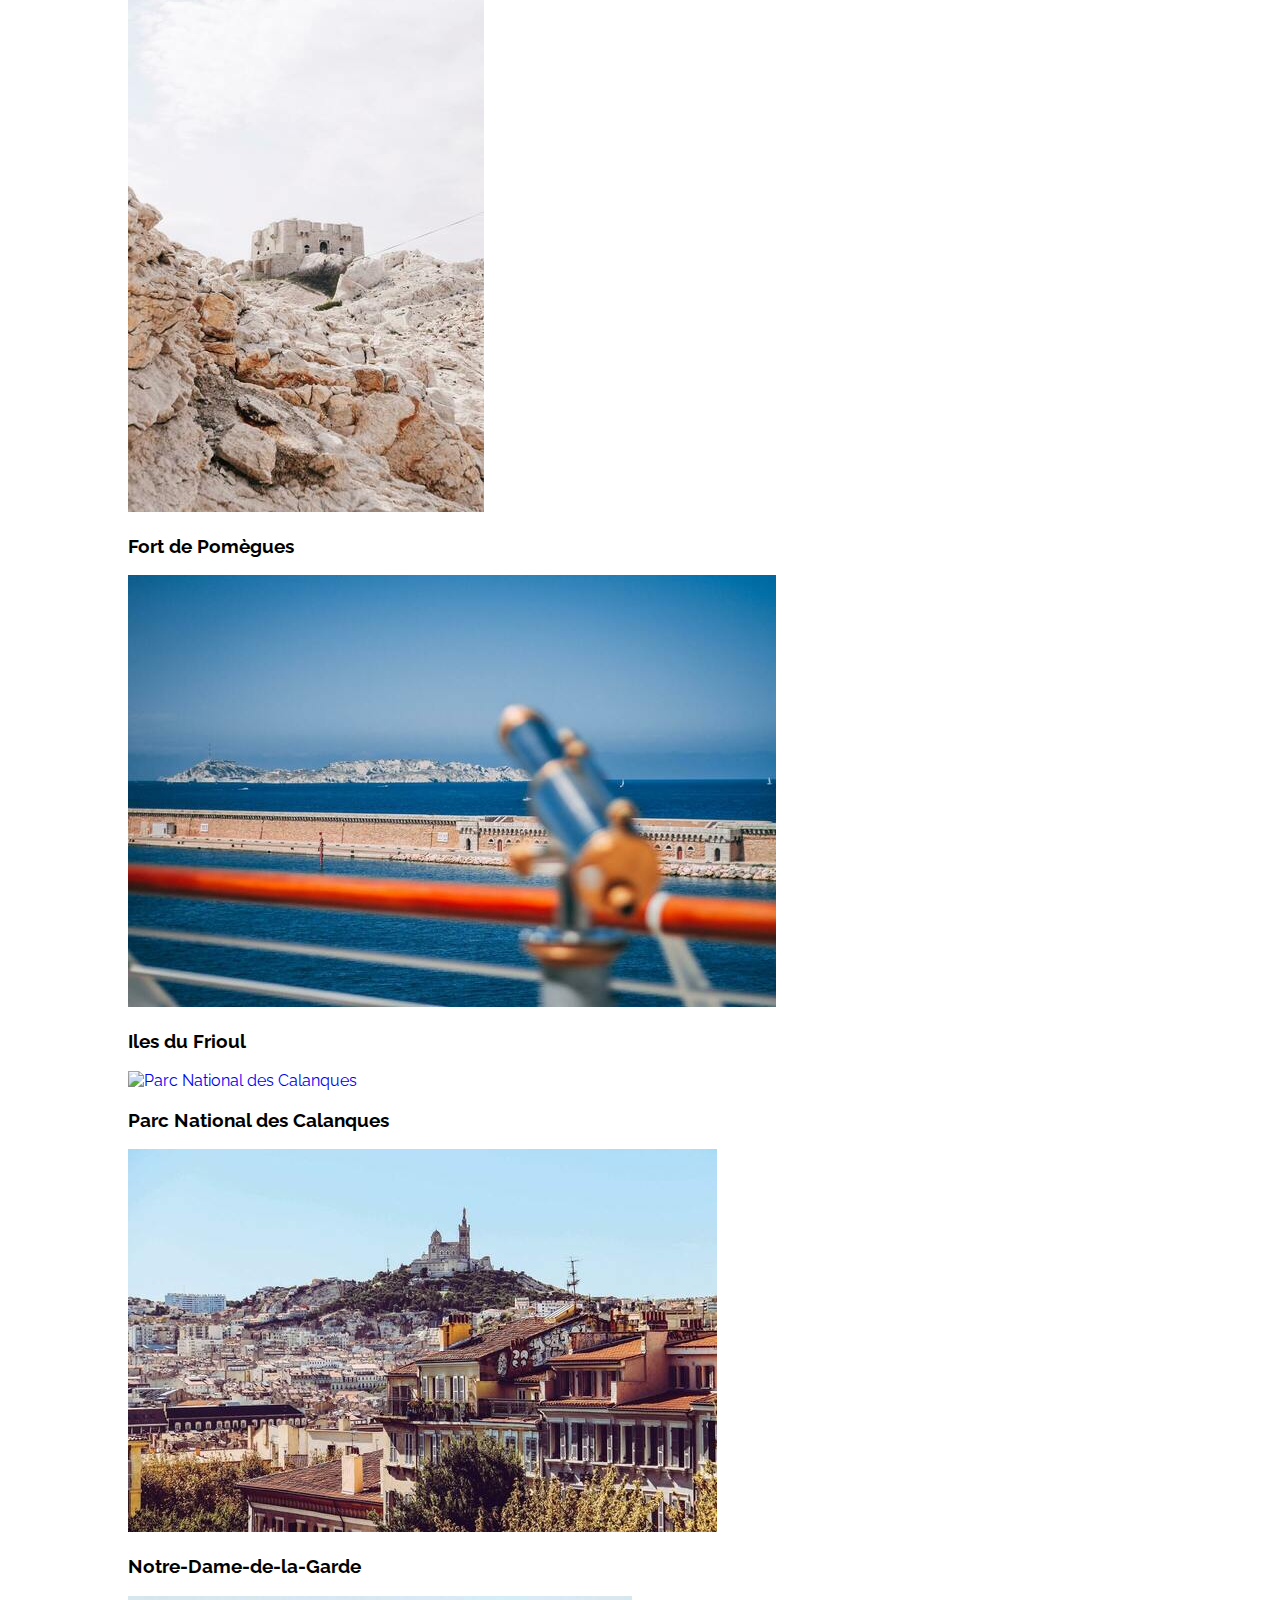
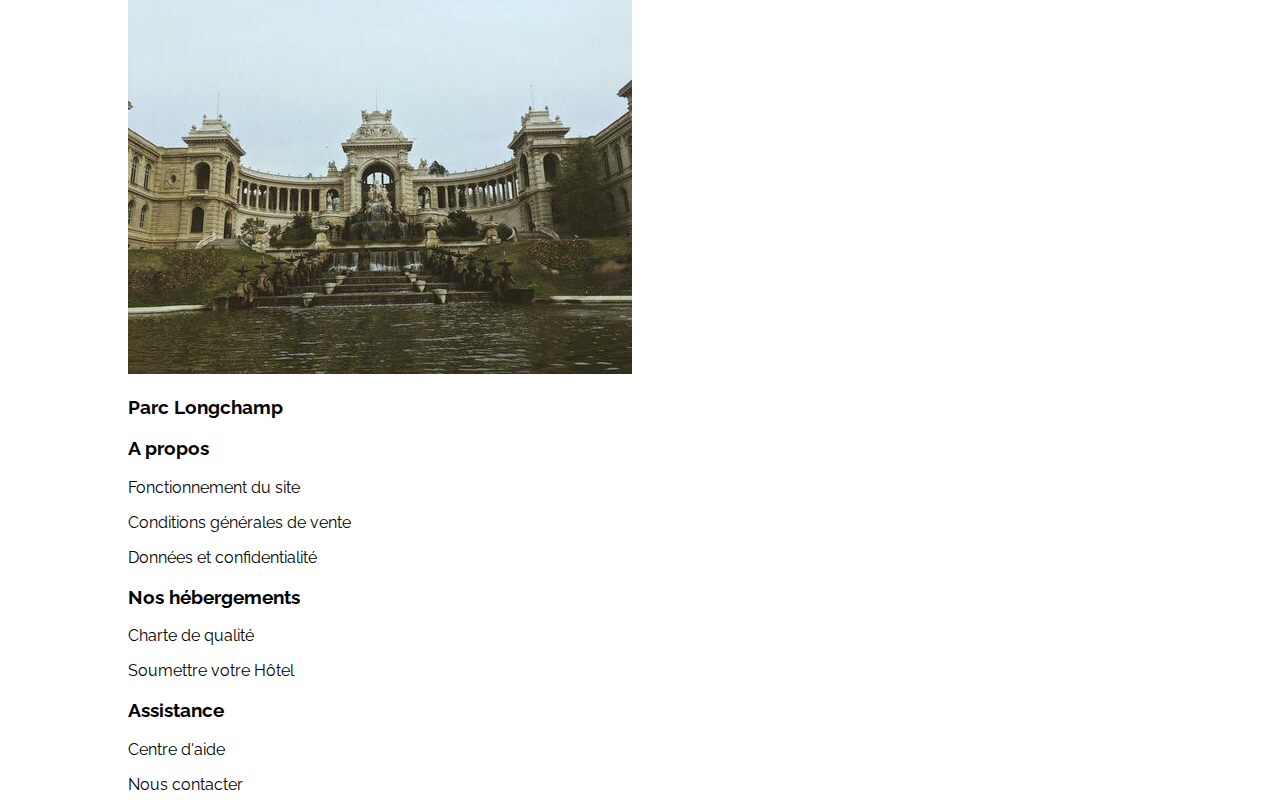
==== commit 4adf9821: "Add files via upload" ====
--- a/reservia.html
+++ b/reservia.html
@@ -1,308 +1,308 @@
-<!DOCTYPE html>
-<html lang="fr">
- <head>
-    <meta charset="utf-8">
-    <link rel="stylesheet" href="styles.css">
-    <link rel="stylesheet" href="responsive.css" />
-    <title>RESERVIA</title>
-    <script src="https://kit.fontawesome.com/38b3a3465e.js" crossorigin="anonymous"></script>
-    <link rel="stylesheet" href="static">
-     <link rel="preconnect" href="https://fonts.gstatic.com" crossorigin>
-<link href="https://fonts.googleapis.com/css2?family=Raleway&display=swap" rel="stylesheet">
- </head>  
- <body class="marge">
-<header>
-    <!--le menu fait partie de l'entete -->
-    <nav>
-        <div class="flexbetween"> 
-             <div > <img class="logosize" src="Projet/images/logo/Reservia@3x.png" alt="Reservia"> </div>
-        
-          <div class="largeurespace flexaround">
-                 <div class="sizenav felxcenter bordurenav" ><a class="colornav13 surligne" href="#Hebergement">Hébergements</a></div>
-                 <div class="sizenav felxcenter"><a class="colornav2 surligne" href="#Activités"> Activités</a></div>
-                 <div class="sizenav felxcenter bordurenav" ><a class="colornav13 surligne"  href="#">S'inscrire</a></div>
-           </div>         
-        </div>
-    </nav>
-    <!--formulaire de recherche-->
-    <div>
-        <h2>Trouvez votre hébergement pour des vacances de rêves</h2>
-        <p>En plein centre ville ou en pleine nature</p>
-   </div>
-    <div class="logosearch">
-        <div class="iconemap">
-            <i class="fas fa-map-marker-alt"></i>
-        </div>
-        <form method="post" action="traitement.php">
-            <p>
-                <input type="text" name="localisation" placeholder="Marseille,France">
-            </p>
-        </form>
-        <div class="loupelogo">
-            <a class="boutonderecherche surligne" href="#">Rechercher</a>
-            <i class="fas fa-search"></i>
-        </div>
-    </div>
-<!--formulaires des filtres-->
-<div class="filtres">
-    <h2 class="titrefiltres">Filtres</h2>
-    <div class="barreFiltre">
-        <div class="imagefiltre">
-            <i class="fas fa-money-bill-wave icons"></i>
-        </div>
-        <span class="titre">Économique</span>
-    </div>
-    <div class="barreFiltre fam">
-        <div class="imagefiltre">
-            <i class="fas fa-child icons"></i>
-        </div>
-        <span class="titre">Familial</span>
-    </div>
-    <div class="barreFiltre">
-        <div class="imagefiltre">
-            <i class="fas fa-heart icons"></i>
-        </div>
-        <span class="titre">Romantique</span>
-    </div>
-    <div class="barreFiltre">
-        <div class="imagefiltre">
-            <i class="fas fa-dog icons"></i>
-        </div>
-        <span class="titre">Animaux autorisés</span>
-    </div>
-</div>
-    
-    <span class="fas fa-info"></span>  Plus de 500 logements sont disponibles dans cette ville
-    
-</header>
-   <!--Corps de la page/hebergement-->             
-  <main class="hebergementetpop">
-    <section id=" Hebergements" class="cadre1">
-           <h2 id= Hebergement>Hébergements à Marseille</h2>
-             <article class="hebergementmarseille">
-                 <div class="hotel">
-                <a class="surligne" href="#">
-                    <img src="Projet/images/hebergements/4_small/marcus-loke-WQJvWU_HZFo-unsplash.jpg"
-                        alt="auberge la cannebière" class="hotelimage">
-                    <h3>Auberge la Cannebière</h3>
-                    <p>Nuit à partir de <strong>25€</strong></p>
-                    <div class="etoiles">
-                        <i class="fas fa-star colorBleu"></i>
-                        <i class="fas fa-star colorBleu"></i>
-                        <i class="fas fa-star colorBleu"></i>
-                        <i class="fas fa-star colorBleu"></i>
-                        <i class="fas fa-star colorGris"></i>
-                    </div>
-                </a>
-                 </div>
-            <div class="hotel">
-                    <a class="surligne" href="#">
-                        <img src="Projet/images/hebergements/4_small/fred-kleber-gTbaxaVLvsg-unsplash.jpg"
-                            alt="hotel du port" class="hotelimage">
-                        <h3>Hôtel du port </h3>
-                        <p>Nuit à partir de 52<strong>€</strong></p>
-                    <div class="etoiles">
-                        <i class="fas fa-star colorBleu"></i>
-                        <i class="fas fa-star colorBleu"></i>
-                        <i class="fas fa-star colorBleu"></i>
-                        <i class="fas fa-star colorBleu"></i>
-                        <i class="fas fa-star colorBleu"></i>
-                    </div>
-                    </a>
-            </div>
-            <div class="hotel">
-                    <a class="surligne" href="#">
-                        <img src="Projet/images/hebergements/4_small/reisetopia-B8WIgxA_PFU-unsplash.jpg"
-                            alt="hotel les mouettes" class="hotelimage">
-                        <div class= "surligne"> <h3> Hôtel les mouettes </h3></div>
-                        <p>Nuit à partir de 76<strong>€</strong></p>
-                     <div class="etoiles">
-                           <i class="fas fa-star colorBleu"></i>
-                           <i class="fas fa-star colorBleu"></i>
-                            <i class="fas fa-star colorBleu"></i>
-                            <i class="fas fa-star colorBleu"></i>
-                            <i class="fas fa-star colorGris"></i>
-                     </div>
-                    </a>
-            </div>
-            <div class="hotel">
-                    <a class="surligne" href="#">
-                        <img src="Projet/images/hebergements/4_small/annie-spratt-Eg1qcIitAuA-unsplash.jpg"
-                            alt="hotel de la mer" class="hotelimage">
-                        <h3>Hôtel de la mer </h3>
-                        <p>Nuit à partir de 46<strong>€</strong></p>
-                  <div class="etoiles">
-                           <i class="fas fa-star colorBleu"></i>
-                           <i class="fas fa-star colorBleu"></i>
-                           <i class="fas fa-star colorBleu"></i>
-                           <i class="fas fa-star colorGris"></i>
-                           <i class="fas fa-star colorGris"></i>
-                   </div>
-                    </a>
-            </div>
-            <div class="hotel">
-                    <a class="surligne" href="#">
-                        <img src="Projet/images/hebergements/4_small/nicate-lee-kT-ZyaiwBe0-unsplash.jpg"
-                            alt="auberge" class="hotelimage">
-                        <h3>Auberge le panier </h3>
-                        <p>Nuit à partir de <strong>23€</strong></p>
-                    <div class="etoiles">
-                         <i class="fas fa-star colorBleu"></i>
-                         <i class="fas fa-star colorBleu"></i>
-                         <i class="fas fa-star colorBleu"></i>
-                         <i class="fas fa-star colorBleu"></i>
-                         <i class="fas fa-star colorGris"></i>
-                    </div>
-                    </a>
-            </div>
-            <div class="hotel">
-                    <a class="surligne" href="#">
-                        <img src="Projet/images/hebergements/4_small/febrian-zakaria-M6S1WvfW68A-unsplash.jpg"
-                            alt="chez amina" class="hotelimage">
-                        <h3>Hôtel chez Amina</h3>
-                        <p>Nuit à partir de 96<strong>€</strong></p>
-                        <div class="etoiles">
-                          <i class="fas fa-star colorBleu"></i>
-                          <i class="fas fa-star colorBleu"></i>
-                          <i class="fas fa-star colorBleu"></i>
-                          <i class="fas fa-star colorBleu"></i>
-                          <i class="fas fa-star colorBleu"></i>
-                     </div>
-                    </a>
-            </div>
-            <p class="afficherplus"> <a class= "surligne" href="#">  Afficher plus </a> </p>                    
-        </article>
- </section>
-
-    <!-- corp de la page partie hebergement populaire -->
-
-    <section id="populaires">
-        <h2 class="populaire">Les plus populaires
-            <i class="fas fa-chart-line"></i>
-        </h2>
-        <article class="hebergementspop">
-        <div class="hotelpop">
-                <a class="surligne" href="#">
-                    <img src="Projet/images/hebergements/4_small/emile-guillemot-Bj_rcSC5XfE-unsplash.jpg"
-                    alt="hotel le soleil du matin" class="popimage">
-                    <div class="surligne"><h3>Hôtel le soleil du matin</h3></div>
-                    <p>Nuit à partir de 128<strong>€</strong></p>
-                    <div class="etoiles">
-                        <i class="fas fa-star colorBleu"></i>
-                        <i class="fas fa-star colorBleu"></i>
-                        <i class="fas fa-star colorBleu"></i>
-                        <i class="fas fa-star colorBleu"></i>
-                        <i class="fas fa-star colorBleu"></i>
-                 </div>                       
-                </a>
-        </div>
-        <div class="hotelpop">
-                <a class="surligne" href="#">
-                    <img src="Projet/images/hebergements/4_small/aw-creative-VGs8z60yT2c-unsplash.jpg"
-                    alt="hotel au coeur de l'eau" class="popimage">
-                    <h3>Au coeur de l'eau
-                        Chambres d'hôtes</h3>
-                    <p>Nuit à partir de 71<strong>€</strong></p>
-                    <div class="etoiles">
-                        <i class="fas fa-star colorBleu"></i>
-                        <i class="fas fa-star colorBleu"></i>
-                        <i class="fas fa-star colorBleu"></i>
-                        <i class="fas fa-star colorBleu"></i>
-                        <i class="fas fa-star colorGris"></i>
-                    </div>                          
-                </a>          
-        </div>
-        <div class="hotelpop">
-                <a class="surligne" href="#">
-                    <img src="Projet/images/hebergements/4_small/febrian-zakaria-sjvU0THccQA-unsplash.jpg"
-                    alt="hotel tout bleu et blanc" class="popimage">
-                    <h3>Hôtel Tout Bleu et Blanc</h3>
-                    <p>Nuit à partir de 68<strong>€</strong></p>
-                    <div class="etoiles">
-                        <i class="fas fa-star colorBleu"></i>
-                        <i class="fas fa-star colorBleu"></i>
-                        <i class="fas fa-star colorBleu"></i>
-                        <i class="fas fa-star colorBleu"></i>
-                        <i class="fas fa-star colorGris"></i>
-                 </div>                         
-                </a>
-        </div>
-        </article>               
-    </section>
- </main>
-<!-- Autre contenu - Section "Activités à Marseille" -->
-  <section id="activitesmarseille">
-    <div id= Activités ><a><h2>Activités à Marseille</h2></a></div>
-    <div class="activites"> 
-        <div class="vieuxp">
-            <a class="surligne" href="#">
-                    <img src="Projet/images/activites/4_small/reno-laithienne-QUgJhdY5Fyk-unsplash.jpg" 
-                    alt="Vieux port à Marseille" class="popactivité">
-                    <h3>Vieux port</h3>
-            </a>    
-        </div>
-
-        <div>
-            <a class="surligne" href="#">
-                   <img src="Projet/images/activites/4_small/paul-hermann-QFTrLdQIRhI-unsplash.jpg" 
-                   alt="Fort de Pomègues" class="popactivité">
-                    <h3>Fort de Pomègues</h3>
-            </a>   
-        </div> 
-       <div>
-            <a class="surligne" href="#">
-                
-                    <img src="Projet/images/activites/4_small/kevin-hikari-rV_Qd1l-VXg-unsplash.jpg" 
-                    alt="Iles du Frioul" class="popactivité">
-                    <h3> Iles du Frioul</h3>
-                        </a>                            
-         </div>
-         <div>
-              <a class="surligne" href="#">
-                   <img src="projet/images/activites/4_small/kilyan-sockalingum-NR8-cBCN3aI-unsplash.jpg"
-                    alt="Parc National des Calanques" class= "popactivité">
-                <h3>Parc National des Calanques</h3>
-               </a> 
-         </div>
-         <div>
-             <a class="surligne" href="#">
-                    <img src="Projet/images/activites/4_small/florian-wehde-xW9e8gdotxI-unsplash.jpg"
-                      alt="Notre-Dame-de-la-Garde" class= "popactivité">
-                      <h3>Notre-Dame-de-la-Garde</h3>
-             </a>
-            </div>
-        <div>
-            <a class="surligne" href="#">
-                    <img src="Projet/images/activites/4_small/lena-paulin-wH2-EJoDcV0-unsplash.jpg" 
-                    alt="Parc Longchamp" class= "popactivité">
-                    <h3>Parc Longchamp</h3>
-
-            </a>    
-        </div>
-      </div>
-  </section>
-
-
-<!-- Footer - pied de page -->
- <footer>
-       <div class="Footer"  >
-         <div class="footer">  
-             <div><h3>A propos</h3></div>
-             <div><a class="surligne" href="#"><p>Fonctionnement du site</p></a></div>
-              <div><a class="surligne" href="#"><p> Conditions générales de vente</p></a></div>
-             <div><a class="surligne" href="#"><p>Données et confidentialité</p></a></div>
-       </div> 
-       <div class= "footer">  
-               <div><h3>Nos hébergements</h3></div>
-               <div><a class="surligne" href="#"><p>Charte de qualité</p></a></div>
-               <div><a class="surligne" href="#"><p>Soumettre votre Hôtel</p></a></div>
-       </div>
-        <div class="footer" > 
-                <div><h3>Assistance</h3></div>
-                 <div><a class="surligne" href="#"><p>Centre d'aide</p></a></div>
-                 <div><a class="surligne" href="#"><p>Nous contacter</p></a></div>
-      </div>
-          </div>    
-     </footer>
-</body>
-</html>
+<!DOCTYPE html>
+<html lang="fr">
+ <head>
+    <meta charset="utf-8">
+    <link rel="stylesheet" href="styles.css">
+    <link rel="stylesheet" href="responsive.css" />
+    <title>RESERVIA</title>
+    <script src="https://kit.fontawesome.com/38b3a3465e.js" crossorigin="anonymous"></script>
+    <link rel="stylesheet" href="static">
+     <link rel="preconnect" href="https://fonts.gstatic.com" crossorigin>
+<link href="https://fonts.googleapis.com/css2?family=Raleway&display=swap" rel="stylesheet">
+ </head>  
+ <body class="marge">
+<header class="header">
+    <!--le menu fait partie de l'entete -->
+        <nav class="search">
+        <div class="flexbetween"> 
+             <div id="logo" > <img class="logosize" src="Projet/images/logo/Reservia@3x.png" alt="Reservia"> </div>
+        
+          <div class="largeurespace flexaround">
+                 <div class="Hebergement sizenav felxcenter bordurenav" ><a class="colornav13 surligne" href="#Hebergement">Hébergements</a></div>
+                 <div class="Activitée sizenav felxcenter"><a class="colornav2 surligne" href="#Activités"> Activités</a></div>
+                 <div id="signup" class="sizenav felxcenter bordurenav" ><a class="colornav13 surligne"  href="#">S'inscrire</a></div>
+           </div>         
+        </div>
+    </nav>
+    <!--formulaire de recherche-->
+    <div>
+        <h2>Trouvez votre hébergement pour des vacances de rêves</h2>
+        <p>En plein centre ville ou en pleine nature</p>
+   </div>
+    <div class="logosearch">
+        <div class="iconemap">
+            <i class="fas fa-map-marker-alt"></i>
+        </div>
+        <form method="post" action="traitement.php">
+            <p>
+                <input type="text" name="localisation" placeholder="Marseille,France">
+            </p>
+        </form>
+        <div class="loupelogo">
+            <a class="boutonderecherche surligne" href="#">Rechercher</a>
+            <i class="fas fa-search"></i>
+        </div>
+    </div>
+<!--formulaires des filtres-->
+<div class="filtres">
+    <h2 class="titrefiltres">Filtres</h2>
+    <div class="barreFiltre">
+        <div class="imagefiltre">
+            <i class="fas fa-money-bill-wave icons"></i>
+        </div>
+        <span class="titre">Économique</span>
+    </div>
+    <div class="barreFiltre fam">
+        <div class="imagefiltre">
+            <i class="fas fa-child icons"></i>
+        </div>
+        <span class="titre">Familial</span>
+    </div>
+    <div class="barreFiltre">
+        <div class="imagefiltre">
+            <i class="fas fa-heart icons"></i>
+        </div>
+        <span class="titre">Romantique</span>
+    </div>
+    <div class="barreFiltre">
+        <div class="imagefiltre">
+            <i class="fas fa-dog icons"></i>
+        </div>
+        <span class="titre">Animaux autorisés</span>
+    </div>
+</div>
+    
+    <span class="fas fa-info"></span>  Plus de 500 logements sont disponibles dans cette ville
+    
+</header>
+   <!--Corps de la page/hebergement-->             
+  <main class="hebergementetpop">
+    <section id=" Hebergements" class="cadre1">
+           <h2 id= Hebergement>Hébergements à Marseille</h2>
+             <article class="hebergementmarseille">
+                 <div class="hotel">
+                <a class="surligne" href="#">
+                    <img src="Projet/images/hebergements/4_small/marcus-loke-WQJvWU_HZFo-unsplash.jpg"
+                        alt="auberge la cannebière" class="hotelimage">
+                    <h3>Auberge la Cannebière</h3>
+                    <p>Nuit à partir de <strong>25€</strong></p>
+                    <div class="etoiles">
+                        <i class="fas fa-star colorBleu"></i>
+                        <i class="fas fa-star colorBleu"></i>
+                        <i class="fas fa-star colorBleu"></i>
+                        <i class="fas fa-star colorBleu"></i>
+                        <i class="fas fa-star colorGris"></i>
+                    </div>
+                </a>
+                 </div>
+            <div class="hotel">
+                    <a class="surligne" href="#">
+                        <img src="Projet/images/hebergements/4_small/fred-kleber-gTbaxaVLvsg-unsplash.jpg"
+                            alt="hotel du port" class="hotelimage">
+                        <h3>Hôtel du port </h3>
+                        <p>Nuit à partir de 52<strong>€</strong></p>
+                    <div class="etoiles">
+                        <i class="fas fa-star colorBleu"></i>
+                        <i class="fas fa-star colorBleu"></i>
+                        <i class="fas fa-star colorBleu"></i>
+                        <i class="fas fa-star colorBleu"></i>
+                        <i class="fas fa-star colorBleu"></i>
+                    </div>
+                    </a>
+            </div>
+            <div class="hotel">
+                    <a class="surligne" href="#">
+                        <img src="Projet/images/hebergements/4_small/reisetopia-B8WIgxA_PFU-unsplash.jpg"
+                            alt="hotel les mouettes" class="hotelimage">
+                        <div class= "surligne"> <h3> Hôtel les mouettes </h3></div>
+                        <p>Nuit à partir de 76<strong>€</strong></p>
+                     <div class="etoiles">
+                           <i class="fas fa-star colorBleu"></i>
+                           <i class="fas fa-star colorBleu"></i>
+                            <i class="fas fa-star colorBleu"></i>
+                            <i class="fas fa-star colorBleu"></i>
+                            <i class="fas fa-star colorGris"></i>
+                     </div>
+                    </a>
+            </div>
+            <div class="hotel">
+                    <a class="surligne" href="#">
+                        <img src="Projet/images/hebergements/4_small/annie-spratt-Eg1qcIitAuA-unsplash.jpg"
+                            alt="hotel de la mer" class="hotelimage">
+                        <h3>Hôtel de la mer </h3>
+                        <p>Nuit à partir de 46<strong>€</strong></p>
+                  <div class="etoiles">
+                           <i class="fas fa-star colorBleu"></i>
+                           <i class="fas fa-star colorBleu"></i>
+                           <i class="fas fa-star colorBleu"></i>
+                           <i class="fas fa-star colorGris"></i>
+                           <i class="fas fa-star colorGris"></i>
+                   </div>
+                    </a>
+            </div>
+            <div class="hotel">
+                    <a class="surligne" href="#">
+                        <img src="Projet/images/hebergements/4_small/nicate-lee-kT-ZyaiwBe0-unsplash.jpg"
+                            alt="auberge" class="hotelimage">
+                        <h3>Auberge le panier </h3>
+                        <p>Nuit à partir de <strong>23€</strong></p>
+                    <div class="etoiles">
+                         <i class="fas fa-star colorBleu"></i>
+                         <i class="fas fa-star colorBleu"></i>
+                         <i class="fas fa-star colorBleu"></i>
+                         <i class="fas fa-star colorBleu"></i>
+                         <i class="fas fa-star colorGris"></i>
+                    </div>
+                    </a>
+            </div>
+            <div class="hotel">
+                    <a class="surligne" href="#">
+                        <img src="Projet/images/hebergements/4_small/febrian-zakaria-M6S1WvfW68A-unsplash.jpg"
+                            alt="chez amina" class="hotelimage">
+                        <h3>Hôtel chez Amina</h3>
+                        <p>Nuit à partir de 96<strong>€</strong></p>
+                        <div class="etoiles">
+                          <i class="fas fa-star colorBleu"></i>
+                          <i class="fas fa-star colorBleu"></i>
+                          <i class="fas fa-star colorBleu"></i>
+                          <i class="fas fa-star colorBleu"></i>
+                          <i class="fas fa-star colorBleu"></i>
+                     </div>
+                    </a>
+            </div>
+            <p class="afficherplus"> <a class= "surligne" href="#">  Afficher plus </a> </p>                    
+        </article>
+ </section>
+
+    <!-- corp de la page partie hebergement populaire -->
+
+    <section id="populaires">
+        <h2 class="populaire">Les plus populaires
+            <i class="fas fa-chart-line"></i>
+        </h2>
+        <article class="hebergementspop">
+        <div class="hotelpop">
+                <a class="surligne" href="#">
+                    <img src="Projet/images/hebergements/4_small/emile-guillemot-Bj_rcSC5XfE-unsplash.jpg"
+                    alt="hotel le soleil du matin" class="popimage">
+                    <div class="surligne"><h3>Hôtel le soleil du matin</h3></div>
+                    <p>Nuit à partir de 128<strong>€</strong></p>
+                    <div class="etoiles">
+                        <i class="fas fa-star colorBleu"></i>
+                        <i class="fas fa-star colorBleu"></i>
+                        <i class="fas fa-star colorBleu"></i>
+                        <i class="fas fa-star colorBleu"></i>
+                        <i class="fas fa-star colorBleu"></i>
+                 </div>                       
+                </a>
+        </div>
+        <div class="hotelpop">
+                <a class="surligne" href="#">
+                    <img src="Projet/images/hebergements/4_small/aw-creative-VGs8z60yT2c-unsplash.jpg"
+                    alt="hotel au coeur de l'eau" class="popimage">
+                    <h3>Au coeur de l'eau
+                        Chambres d'hôtes</h3>
+                    <p>Nuit à partir de 71<strong>€</strong></p>
+                    <div class="etoiles">
+                        <i class="fas fa-star colorBleu"></i>
+                        <i class="fas fa-star colorBleu"></i>
+                        <i class="fas fa-star colorBleu"></i>
+                        <i class="fas fa-star colorBleu"></i>
+                        <i class="fas fa-star colorGris"></i>
+                    </div>                          
+                </a>          
+        </div>
+        <div class="hotelpop">
+                <a class="surligne" href="#">
+                    <img src="Projet/images/hebergements/4_small/febrian-zakaria-sjvU0THccQA-unsplash.jpg"
+                    alt="hotel tout bleu et blanc" class="popimage">
+                    <h3>Hôtel Tout Bleu et Blanc</h3>
+                    <p>Nuit à partir de 68<strong>€</strong></p>
+                    <div class="etoiles">
+                        <i class="fas fa-star colorBleu"></i>
+                        <i class="fas fa-star colorBleu"></i>
+                        <i class="fas fa-star colorBleu"></i>
+                        <i class="fas fa-star colorBleu"></i>
+                        <i class="fas fa-star colorGris"></i>
+                 </div>                         
+                </a>
+        </div>
+        </article>               
+    </section>
+ </main>
+<!-- Autre contenu - Section "Activités à Marseille" -->
+  <section id="activitesmarseille">
+    <div id= Activités ><a><h2>Activités à Marseille</h2></a></div>
+    <div class="activites"> 
+        <div class="vieuxp">
+            <a class="surligne" href="#">
+                    <img src="Projet/images/activites/4_small/reno-laithienne-QUgJhdY5Fyk-unsplash.jpg" 
+                    alt="Vieux port à Marseille" class="popactivité">
+                    <h3>Vieux port</h3>
+            </a>    
+        </div>
+
+        <div>
+            <a class="surligne" href="#">
+                   <img src="Projet/images/activites/4_small/paul-hermann-QFTrLdQIRhI-unsplash.jpg" 
+                   alt="Fort de Pomègues" class="popactivité">
+                    <h3>Fort de Pomègues</h3>
+            </a>   
+        </div> 
+       <div>
+            <a class="surligne" href="#">
+                
+                    <img src="Projet/images/activites/4_small/kevin-hikari-rV_Qd1l-VXg-unsplash.jpg" 
+                    alt="Iles du Frioul" class="popactivité">
+                    <h3> Iles du Frioul</h3>
+                        </a>                            
+         </div>
+         <div>
+              <a class="surligne" href="#">
+                   <img src="projet/images/activites/4_small/kilyan-sockalingum-NR8-cBCN3aI-unsplash.jpg"
+                    alt="Parc National des Calanques" class= "popactivité">
+                <h3>Parc National des Calanques</h3>
+               </a> 
+         </div>
+         <div>
+             <a class="surligne" href="#">
+                    <img src="Projet/images/activites/4_small/florian-wehde-xW9e8gdotxI-unsplash.jpg"
+                      alt="Notre-Dame-de-la-Garde" class= "popactivité">
+                      <h3>Notre-Dame-de-la-Garde</h3>
+             </a>
+            </div>
+        <div>
+            <a class="surligne" href="#">
+                    <img src="Projet/images/activites/4_small/lena-paulin-wH2-EJoDcV0-unsplash.jpg" 
+                    alt="Parc Longchamp" class= "popactivité">
+                    <h3>Parc Longchamp</h3>
+
+            </a>    
+        </div>
+      </div>
+  </section>
+
+
+<!-- Footer - pied de page -->
+ <footer>
+       <div class="Footer"  >
+         <div class="footer">  
+             <div><h3>A propos</h3></div>
+             <div><a class="surligne" href="#"><p>Fonctionnement du site</p></a></div>
+              <div><a class="surligne" href="#"><p> Conditions générales de vente</p></a></div>
+             <div><a class="surligne" href="#"><p>Données et confidentialité</p></a></div>
+       </div> 
+       <div class= "footer">  
+               <div><h3>Nos hébergements</h3></div>
+               <div><a class="surligne" href="#"><p>Charte de qualité</p></a></div>
+               <div><a class="surligne" href="#"><p>Soumettre votre Hôtel</p></a></div>
+       </div>
+        <div class="footer" > 
+                <div><h3>Assistance</h3></div>
+                 <div><a class="surligne" href="#"><p>Centre d'aide</p></a></div>
+                 <div><a class="surligne" href="#"><p>Nous contacter</p></a></div>
+      </div>
+          </div>    
+     </footer>
+</body>
+</html>
--- a/styles.css
+++ b/styles.css
@@ -1,401 +1,402 @@
-/*differents felx sur tout le corps du projet */
-*
-{
-    font-family: "Raleway";
-}
-.felxcenter
-{
-    display: flex;
-    justify-content: center;
-    align-items: center;
-}
-.flexaround
-{
-    display: flex;
-    justify-content:space-around;
-    align-items:center;
-}
-.flexbetween
-{
-    display:flex;
-    justify-content:space-between;
-    align-items:center;
-}  
-.surligne
-{
-    text-decoration: none;
-}
- .colorBleu 
- {
- color: #0065fc;
- }
-
-.colorBleuClair {
-    color: #deebff;
-}
-.colorGris {
-  color: #f2f2f2;
-}
-.backBleu {
-  background-color: #0065fc;
-}
-.backBleuClair {
-  background-color: #deebff;
-}
-.backGris {
- background-color: #f2f2f2;}
- .marge
- {
-     margin-left: 10%;
-     margin-right:10%;
- }
-/* logo et navigateur*/
-.largeurespace
-{
-    width:45%;
-}
-.logosize
-{
-width: 120px;
-height: 50px;
-}
-.colornav13
-{
-color:#0065FC;
-}
-.colornav2
-{
-    color:black;
-}
-.sizenav
-{
-width: 190px;
-height: 99px ;
-}
-.bordurenav {
-   border-top: 1px solid transparent;
-  }
-.bordurenav:hover 
-{
-    border-top: 1px solid #0065fc;
-    cursor: pointer;
-}
-.bordurenav:hover > a 
-  {
-    color: #0065fc
-}
-/*section header*/
-/* le formulaire de recherche */
-
-.logosearch {
-    display: inline-flex;
-    margin-top: 15px;
-    align-items: center;
-  }
-  
-  
-  .iconemap {
-    font-size: 25px;
-    background-color: #f2f2f2;
-    border-radius: 1rem 0 0 1rem;
-    padding: 10px 10px;
-    width: 30px;
-    text-align: center;
-  }
-  
-  input {
-    padding: 5px;
-    font-weight: bold;
-    font-family: "Raleway", "Sans serif";
-    border-right: none;
-    border-left: none;
-    border-top: #f2f2f2 1px solid;
-    border-bottom: #f2f2f2 1px solid;
-    padding: 0 1.5em;
-    width: 20px;
-    height: 20px;
-    font-size: 15px;
-  }
-  
-  .boutonderecherche {
-    border-radius: 0px 18px 18px 0;
-    padding: 15px;
-    background-color: #0065fc;
-    color: white;
-    position:unset ;
-    right: 43px;
-  }
-  
-  .loupelogo i {
-    display: none;
-  }
-  /*formulaires des filtres*/
-  .titrefiltres 
-  {
-  margin-top: 50px;
-  font-size: 1.3em;
-  margin: 0 40px 0 0;
-}
-
-.titre {
-  font-family: "Raleway", "Sans serif";
-  font-weight: bold;
-  padding-right: 1.5em;
-  padding-left: 0.5em;
-  cursor: pointer;
-}
-
-.barreFiltre:hover {
-  background: #0065fc;
-  color: #fff;
-  cursor: pointer;
-}
-
-.barreFiltre {
-  display: flex;
-  align-items: center;
-  width: auto;
-  margin-right: 2em;
-  border: 2px solid #d9d9d9;
-  border-radius: 2em;
-  font-weight: bold;
-}
-
-.filtres {
-  display: flex;
-  align-items: center;
-}
-
-.imagefiltre {
-  padding: 15px 15px;
-  border-radius: 50%;
-  background-color: #d9d9d9;
-  cursor: pointer;
-}
-
-.fas {
-  color: #0065fc;
-}
-
-.fa-map-marker-alt {
-  color: black;
-}
-
-/* la ligne information */
-
-.info {
-  display: flex;
-}
-
-.fa-info {
-  text-align: center;
-  color: #0065fc;
-  border-radius: 100%;
-  height: 33px;
-  width: 33px;
-  border: solid 1px #d9d9d9;
-  padding: 7px;
-  box-sizing: border-box;
-}
-
-.infotext {
-  padding-left: 10px;
-}
-
-/* PARAMETRES HEBERGEMENT ET POPULAIRES */
-/*hebergement*/
-
-#Hebergements {
-    background-color: #f2f2f2;
-    border-radius: 15px;
-    width: 62%;
-    padding: 20px;
-    margin: 0 25px 0 0;
-}
-
-.hebergementetpop 
-{
-  display: flex;
-  margin: 25px 0 50px;
-}
-
-
-.backgris
-{
-    background-color: #F2F2F2;
-}
-h3
-{
-color:black;
-text-decoration: none;
-
-}  
-p
-{
-    color:black;
-
-} 
-  .cadre1{
-   width: 70%;
-   height: 50%;
-   border: 1px solid transparent;  
-  background-color: #f2f2f2;
-  border-radius: 50px;
-  }
-.hebergementmarseille {
-    display: flex;
-    flex-wrap: wrap;
-  }
-  .hotel {
-    width: 30%;
-    width: calc(33.3% - 10px);
-    background: white;
-    border-radius: 20px;
-    padding: 5px;
-    box-sizing: border-box;
-    margin: 0 5px 20px 5px;
-    box-shadow: 0 5px 16px #0000002e;
-    }
-  
-  .hotel:hover 
-  {
-    cursor: pointer;
-  }
-  
-  .hotel img {
-    background-color: white;
-    border-radius: 15px 15px 0px 0px;
-    transition-duration: 0.1s;
-    cursor: pointer;
-    width: 100%;
-    height: 120px;
-    object-fit: cover;
-  }
-  
-  .hotel p {
-    margin: 5px 10px;
-    font-weight: 100;
-  }
-  
-  .hotel h3 {
-    margin: 3px 10px;
-  }
-  
-  .etoiles {
-    margin: 3px 10px;
-  }
-  
-  .main {
-    display: flex;
-  }
-  
-  .afficherplus {
-    color: black;
-    padding-left: 8px;
-  }
-  /*plus populaire*/
-  #populaires {
-    width: 30%;
-   height: 50%;
-   border: 1px solid transparent;  
-  background-color: #f2f2f2;
-  border-radius: 50px;
- 
-  }
-  
-  .hebergementspop {
-    position: relative;
-  }
-  
-  .hotelpop {
-    display: flex;
-    width: 100%;
-    background: white;
-    border-radius: 20px;
-    padding: 5px;
-    box-sizing: border-box;
-    margin: 0px 0px 20px 0px;
-    height: 145px;
-    box-shadow: 0 5px 16px #0000002e;
-    }
-  
-  .hotelpop:hover
-   {
-cursor: pointer;
-  }
-  
-  .popimage {
-    background-color: white;
-    transition-duration: 0.1s;
-    cursor: pointer;
-    float: left;
-    width: 45%;
-    height: 92%;
-    border-radius: 15px 0 0 15px;
-    margin: 2px 10px 2px 0px;
-    object-fit: cover;
-  }
-  
-  .fa-chart-line:before {
-    content: "\f201";
-    position: absolute;
-    right: 43px;
-    margin-top: -17px;
-    color: black;
-  }
-  
-  .grey {
-    color: lightgrey;
-  }
-  
-  .hotelpop h3 {
-    margin: 7px;
-  }
-  
-  .hotelpop p {
-    margin: 0px;
-    font-weight: 100;
-  }
-  
-  .etoilespop {
-    margin: 30px;
-  }
-  
-input[type=text]
-{
-    width: 150px;
-    height: 43px;
-  border: 1px solid #F2F2F2;
-  border-radius: 0px;
-  
-}
-  .footer {
-      
-      width: auto;
-  }
-  input[type="search"]
-   {
-      width: 250px;
-      height: 50px;
-    border: 1px solid #F2F2F2;
-    border-radius: 10px;
-    
-  }
-  input[type=submit]
-  {
-    width: 150px;
-    height: 44px;
-  border: 1px solid black ;
-  border-radius: 10px;
-  background-color: #0065fc;
-  cursor: pointer;
-  }
-  .sigle
-  {
-    display: flex;
-    width: 80px;
-    height: 50px;
-  border: 1px solid #F2F2F2;
-  border-radius: 10px;
-  background-color: #F2F2F2;
+/*differents felx sur tout le corps du projet */
+*
+{
+    font-family: "Raleway";
+}
+.felxcenter
+{
+    display: flex;
+    justify-content: center;
+    align-items: center;
+}
+.flexaround
+{
+    display: flex;
+    justify-content:space-around;
+    align-items:center;
+}
+.flexbetween
+{
+    display:flex;
+    justify-content:space-between;
+    align-items:center;
+}  
+
+.surligne
+{
+    text-decoration: none;
+}
+ .colorBleu 
+ {
+ color: #0065fc;
+ }
+
+.colorBleuClair {
+    color: #deebff;
+}
+.colorGris {
+  color: #f2f2f2;
+}
+.backBleu {
+  background-color: #0065fc;
+}
+.backBleuClair {
+  background-color: #deebff;
+}
+.backGris {
+ background-color: #f2f2f2;}
+ .marge
+ {
+     margin-left: 10%;
+     margin-right:10%;
+ }
+/* logo et navigateur*/
+.largeurespace
+{
+    width:45%;
+}
+.logosize
+{
+width: 120px;
+height: 50px;
+}
+.colornav13
+{
+color:#0065FC;
+}
+.colornav2
+{
+    color:black;
+}
+.sizenav
+{
+width: 190px;
+height: 99px ;
+}
+.bordurenav {
+   border-top: 1px solid transparent;
+  }
+.bordurenav:hover 
+{
+    border-top: 1px solid #0065fc;
+    cursor: pointer;
+}
+.bordurenav:hover > a 
+  {
+    color: #0065fc
+}
+/*section header*/
+/* le formulaire de recherche */
+
+.logosearch {
+    display: inline-flex;
+    margin-top: 15px;
+    align-items: center;
+  }
+  
+  
+  .iconemap {
+    font-size: 25px;
+    background-color: #f2f2f2;
+    border-radius: 1rem 0 0 1rem;
+    padding: 10px 10px;
+    width: 30px;
+    text-align: center;
+  }
+  
+  input {
+    padding: 5px;
+    font-weight: bold;
+    font-family: "Raleway", "Sans serif";
+    border-right: none;
+    border-left: none;
+    border-top: #f2f2f2 1px solid;
+    border-bottom: #f2f2f2 1px solid;
+    padding: 0 1.5em;
+    width: 20px;
+    height: 20px;
+    font-size: 15px;
+  }
+  
+  .boutonderecherche {
+    border-radius: 0px 18px 18px 0;
+    padding: 15px;
+    background-color: #0065fc;
+    color: white;
+    position:unset ;
+    right: 43px;
+  }
+  
+  .loupelogo i {
+    display: none;
+  }
+  /*formulaires des filtres*/
+  .titrefiltres 
+  {
+  margin-top: 50px;
+  font-size: 1.3em;
+  margin: 0 40px 0 0;
+}
+
+.titre {
+  font-family: "Raleway", "Sans serif";
+  font-weight: bold;
+  padding-right: 1.5em;
+  padding-left: 0.5em;
+  cursor: pointer;
+}
+
+.barreFiltre:hover {
+  background: #0065fc;
+  color: #fff;
+  cursor: pointer;
+}
+
+.barreFiltre {
+  display: flex;
+  align-items: center;
+  width: auto;
+  margin-right: 2em;
+  border: 2px solid #d9d9d9;
+  border-radius: 2em;
+  font-weight: bold;
+}
+
+.filtres {
+  display: flex;
+  align-items: center;
+}
+
+.imagefiltre {
+  padding: 15px 15px;
+  border-radius: 50%;
+  background-color: #d9d9d9;
+  cursor: pointer;
+}
+
+.fas {
+  color: #0065fc;
+}
+
+.fa-map-marker-alt {
+  color: black;
+}
+
+/* la ligne information */
+
+.info {
+  display: flex;
+}
+
+.fa-info {
+  text-align: center;
+  color: #0065fc;
+  border-radius: 100%;
+  height: 33px;
+  width: 33px;
+  border: solid 1px #d9d9d9;
+  padding: 7px;
+  box-sizing: border-box;
+}
+
+.infotext {
+  padding-left: 10px;
+}
+
+/* PARAMETRES HEBERGEMENT ET POPULAIRES */
+/*hebergement*/
+
+#Hebergements {
+    background-color: #f2f2f2;
+    border-radius: 15px;
+    width: 62%;
+    padding: 20px;
+    margin: 0 25px 0 0;
+}
+
+.hebergementetpop 
+{
+  display: flex;
+  margin: 25px 0 50px;
+}
+
+
+.backgris
+{
+    background-color: #F2F2F2;
+}
+h3
+{
+color:black;
+text-decoration: none;
+
+}  
+p
+{
+    color:black;
+
+} 
+.cadre1{
+   width: 70%;
+   height: 50%;
+   border: 1px solid transparent;  
+  background-color: #f2f2f2;
+  border-radius: 50px;
+  }
+.hebergementmarseille {
+    display: flex;
+    flex-wrap: wrap;
+  }
+  .hotel {
+    width: 30%;
+    width: calc(33.3% - 10px);
+    background: white;
+    border-radius: 20px;
+    padding: 5px;
+    box-sizing: border-box;
+    margin: 0 5px 20px 5px;
+    box-shadow: 0 5px 16px #0000002e;
+    }
+  
+  .hotel:hover 
+  {
+    cursor: pointer;
+  }
+  
+  .hotel img {
+    background-color: white;
+    border-radius: 15px 15px 0px 0px;
+    transition-duration: 0.1s;
+    cursor: pointer;
+    width: 100%;
+    height: 120px;
+    object-fit: cover;
+  }
+  
+  .hotel p {
+    margin: 5px 10px;
+    font-weight: 100;
+  }
+  
+  .hotel h3 {
+    margin: 3px 10px;
+  }
+  
+  .etoiles {
+    margin: 3px 10px;
+  }
+  
+  .main {
+    display: flex;
+  }
+  
+  .afficherplus {
+    color: black;
+    padding-left: 8px;
+  }
+  /*plus populaire*/
+  #populaires {
+    width: auto;
+   height: auto;
+   border: 1px solid transparent;  
+  background-color: #f2f2f2;
+  border-radius: 50px;
+ 
+  }
+  
+  .hebergementspop {
+    position: relative;
+  }
+  
+  .hotelpop {
+    display: flex;
+    width: 100%;
+    background: white;
+    border-radius: 20px;
+    padding: 5px;
+    box-sizing: border-box;
+    margin: 0px 0px 20px 0px;
+    height: 145px;
+    box-shadow: 0 5px 16px #0000002e;
+    }
+  
+  .hotelpop:hover
+   {
+cursor: pointer;
+  }
+  
+  .popimage {
+    background-color: white;
+    transition-duration: 0.1s;
+    cursor: pointer;
+    float: left;
+    width: 45%;
+    height: 92%;
+    border-radius: 15px 0 0 15px;
+    margin: 2px 10px 2px 0px;
+    object-fit: cover;
+  }
+  
+  .fa-chart-line:before {
+    content: "\f201";
+    position: absolute;
+    right: 43px;
+    margin-top: -17px;
+    color: black;
+  }
+  
+  .grey {
+    color: lightgrey;
+  }
+  
+  .hotelpop h3 {
+    margin: 7px;
+  }
+  
+  .hotelpop p {
+    margin: 0px;
+    font-weight: 100;
+  }
+  
+  .etoilespop {
+    margin: 30px;
+  }
+  
+input[type=text]
+{
+    width: 150px;
+    height: 43px;
+  border: 1px solid #F2F2F2;
+  border-radius: 0px;
+  
+}
+  .footer {
+      
+      width: auto;
+  }
+  input[type="search"]
+   {
+      width: 250px;
+      height: 50px;
+    border: 1px solid #F2F2F2;
+    border-radius: 10px;
+    
+  }
+  input[type=submit]
+  {
+    width: 150px;
+    height: 44px;
+  border: 1px solid black ;
+  border-radius: 10px;
+  background-color: #0065fc;
+  cursor: pointer;
+  }
+  .sigle
+  {
+    display: flex;
+    width: 80px;
+    height: 50px;
+  border: 1px solid #F2F2F2;
+  border-radius: 10px;
+  background-color: #F2F2F2;
   }--- a/responsive.css
+++ b/responsive.css
@@ -1,241 +1,252 @@
-/* CSS Reservia pour tablette avec double breakpoint */
-
-@media (min-width: 768px) and (max-width: 1024px)
-{
-/* CSS général */
-	body
-	{
-		margin: auto;
-	}
-
-/* Section Header */
-
-	#logo
-	{
-		flex-grow: 1;
-	}
-
-/* Section filtres */
-
-	.list_group .fas
-	{
-   		background-color: #DEEBFF;
-   		color: #0065FC;
-   	}
-
-	.list_group li:hover
-	{
-		background: #DEEBFF;
-		color: #0065FC;
-	}
-
-	.list_group .fas:hover
-	{
-		color: black;
-	}
-
-}
-/* CSS Reservia pour appareils mobiles */
-
-@media (min-width: 320px) and (max-width: 767px)
-
-	/* CSS Général du site */
-{
-	h1
-	{
-		font-size: 1.2em;
-	}
-
-	h2
-	{
-		font-size: 1em;
-	}
-
-	h3
-	{
-		font-size: 0.9em;
-	}
-
-	p
-	{
-		font-size: 0.8em;
-	}
-
-/* Section Zone de recherche */
-	
-    .search
-	{
-		margin-left: auto;
-		margin-right: auto;
-		margin-top: 10px;
-		width: 100%;
-	}
-
-	.search h1, .search p
-	{
-		width: 95%;
-		margin-left: 10px;
-	}
-
-	form
-	{
-		width: 95%;
-		margin: auto;
-	}
-
-	input 
-	{
-		width: 65%;
-		height: 50px;
-		margin: auto;
-		border-width: 2px 0 2px 0;
-	}
-
-	button
-	{
-		background-size: 30px;
-		background-repeat: no-repeat;
-		width: 50px;
-		border-radius: 10px 10px 10px 10px;
-		color: rgba(255,255,255,1);
-		overflow: hidden;
-		color: #0065FC;
-		background-position: center;
-		height: 50px;
-		padding-top: 22px;
-	}
-
-	button:hover
-	{
-		background: #DEEBFF;
-	    color: #000000;
-	    background-size: 30px;
-		background-repeat: no-repeat;
-		background-position: center;
-	}
-
-	.fas.fa-map-marker-alt
-	{
-		height: 27px;
-	}
-	
-	button span
-	{
-		display: none;
-	}
-
-	.fas.fa-map-marker-alt
-	{
-		padding-top: 20px;
-		padding-bottom: 4px;
-	}
-
-/* Section Header */
-
-	#signup
-	{
-		order: 2;
-		width: auto;
-		margin: auto;
-	}
-
-	#logo
-	{
-		width: 30%;
-		margin-left: 10px;
-	}
-
-	nav
-	{
-		order: 3;
-		width: 100%;
-		flex-wrap: wrap;
-		margin-top: 10px;
-		justify-content: normal;
-		height: 40px;
-		align-items: center;
-	}
-
-	nav a 
-	{
-		margin: 0;
-		padding-left: 40px;
-		padding-right: 28px;
-		border-bottom: 3px solid #F2F2F2;
-		border-top: none;
-	}
-
-	li a
-	{
-		padding: 20px 0;
-	}
-
-	nav a:hover
-	{
-	color: #0065FC;
-	border-bottom: 3px solid #0065FC;
-	border-top: none;
-	}
-
-	header
-	{
-		flex-wrap: wrap;
-		justify-content: space-between;
-		margin: 0;
-	}
-
-	#search h1
-	{
-		width: 90%;
-	}
-
- /* Section Mes filtres */
-
-	#titre_filtres
-	{
-		margin-left: 10px;
-	}
-
-	#filtres
-	{
-		flex-direction: column;
-		margin: 5px 0 0 5px; 
-		margin: auto;
-	}
-
-	#mes_filtres
-	{
-		flex-direction: column;
-		align-items: flex-start;
-		margin-top: 10px;
-	}
-
-	.list_group li
-	{
-		margin-top: 10px;
-		margin-right: 0;
-		margin-left: 0;
-		border: 3px solid #F2F2F2;
-	}
-
-	.list_group li:hover
-	{
-		background: #DEEBFF;
-		color: #0065FC;
-	}
-
-	.list_group .fas:hover
-	{
-		color: black;
-	}
-
-	#mes_filtres ul
-	{
-		margin-left: -34px;
-	}
-
-	#filtres p
-	{
-		margin-left: 10px;
-	}
+/* CSS Reservia pour tablette avec double breakpoint */
+
+@media (min-width: 768px) and (max-width: 1024px)
+{
+/* CSS général */
+    .marge
+	{	margin-top: 0;}
+	body
+	{
+		margin: auto;
+	}
+
+/* Section Header */
+
+	#logo
+	{
+		flex-grow: 1;
+	}
+
+/* Section filtres */
+
+	.list_group .fas
+	{
+   		background-color: #DEEBFF;
+   		color: #0065FC;
+   	}
+
+	.list_group li:hover
+	{
+		background: #DEEBFF;
+		color: #0065FC;
+	}
+
+	.list_group .fas:hover
+	{
+		color: black;
+	}
+
+}
+/* CSS Reservia pour appareils mobiles */
+
+@media (min-width: 320px) and (max-width: 767px)
+
+	/* CSS Général du site */
+{
+	h1
+	{
+		font-size: 1.2em;
+	}
+
+	h2
+	{
+		padding-top: 7em;
+		font-size: 1em;
+	}
+
+	h3
+	{
+		font-size: 0.9em;
+	}
+
+	p
+	{
+		font-size: 0.8em;
+	}
+
+/* Section Zone de recherche */
+    .Hebergement
+	{
+		padding-top: 5em;
+		margin-right: 5em;
+		border-top: none;
+		
+	}
+	.Activitée
+	{
+		padding-top: 5em;
+	}
+	
+    .search
+	{
+		margin-left: auto;
+		margin-right: auto;
+		margin-top: 10px;
+		width: 100%;
+	}
+
+	.search h1, .search p
+	{
+		width: 95%;
+		margin-left: 10px;
+	}
+
+	form
+	{
+		width: 95%;
+		margin: auto;
+	}
+
+	input 
+	{
+		width: 65%;
+		height: 50px;
+		margin: auto;
+		border-width: 2px 0 2px 0;
+	}
+
+	button
+	{
+		background-size: 30px;
+		background-repeat: no-repeat;
+		width: 50px;
+		border-radius: 10px 10px 10px 10px;
+		color: rgba(255,255,255,1);
+		overflow: hidden;
+		color: #0065FC;
+		background-position: center;
+		height: 50px;
+		padding-top: 22px;
+	}
+
+	button:hover
+	{
+		background: #DEEBFF;
+	    color: #000000;
+	    background-size: 30px;
+		background-repeat: no-repeat;
+		background-position: center;
+	}
+
+	.fas.fa-map-marker-alt
+	{
+		height: 27px;
+	}
+	
+	button span
+	{
+		display: none;
+	}
+
+	.fas.fa-map-marker-alt
+	{
+		padding-top: 20px;
+		padding-bottom: 4px;
+	}
+
+/* Section Header */
+
+	#signup
+	{
+	    order: 2;
+		margin right: 7em;
+	}
+
+	#logo
+	{
+		width: 30%;
+		margin-left: 10px;
+	}
+
+	nav
+	{
+		
+		
+		height: 40px;
+		
+	
+	}
+
+	nav a 
+	{
+		margin: 0;
+		padding-left: 40px;
+		padding-right: 28px;
+		border-bottom: 3px solid #F2F2F2;
+		border-top: none;
+	}
+
+	li a
+	{
+		padding: 20px 0;
+	}
+
+	nav a:hover
+	{
+	color: #0065FC;
+	border-bottom: 3px solid #0065FC;
+	border-top: none;
+	}
+
+	.header
+	{
+		flex-wrap: wrap;
+		justify-content: space-between;
+		margin: 0;
+	}
+
+	#search h1
+	{
+		width: 90%;
+	}
+
+ /* Section Mes filtres */
+
+	#titre_filtres
+	{
+		margin-left: 10px;
+	}
+
+	#filtres
+	{
+		flex-direction: column;
+		margin: 5px 0 0 5px; 
+		margin: auto;
+	}
+
+	#filtres
+	{
+		flex-direction: column;
+		align-items: flex-start;
+		margin-top: 10px;
+	}
+
+	.list_group 
+	{
+		margin-top: 10px;
+		margin-right: 0;
+		margin-left: 0;
+		border: 3px solid #F2F2F2;
+	}
+
+	.list_group li:hover
+	{
+		background: #DEEBFF;
+		color: #0065FC;
+	}
+
+	.list_group .fas:hover
+	{
+		color: black;
+	}
+
+	#mes_filtres ul
+	{
+		margin-left: -34px;
+	}
+
+	#filtres p
+	{
+		margin-left: 10px;
+	}
 }